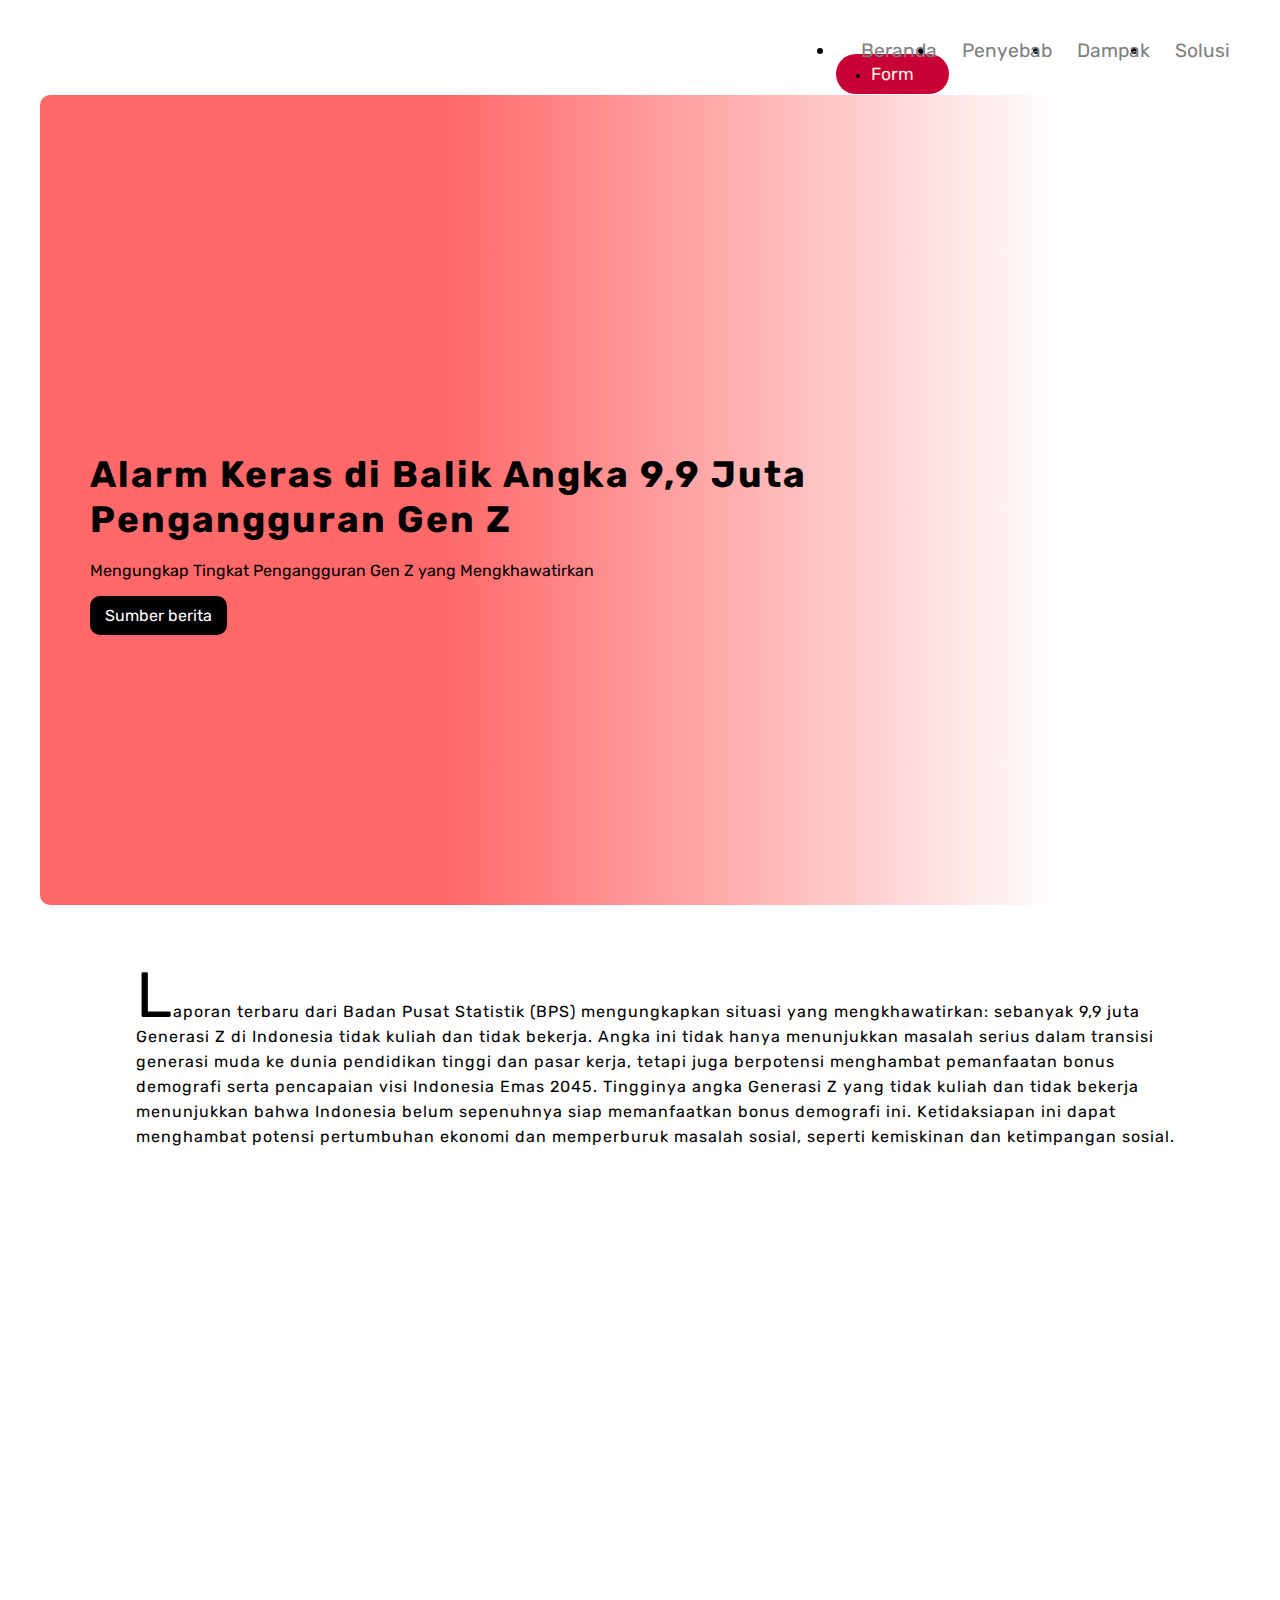
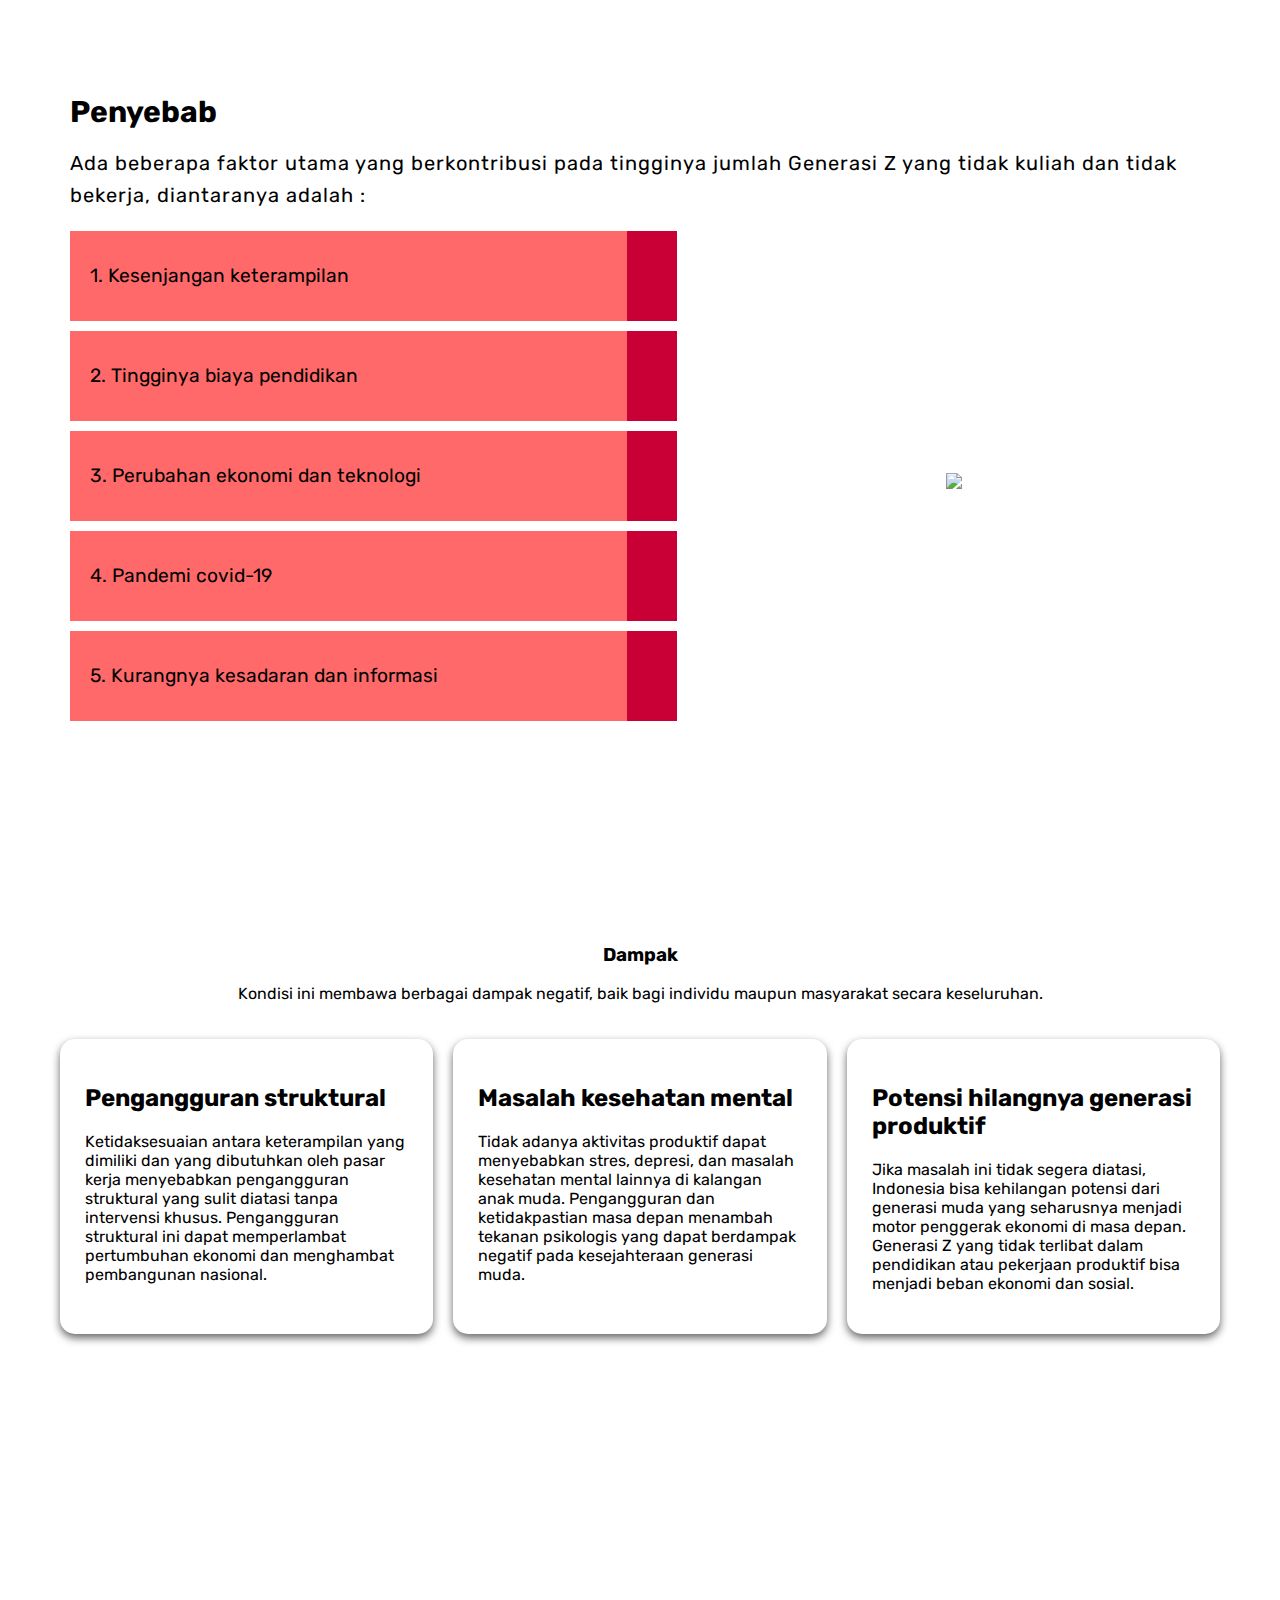
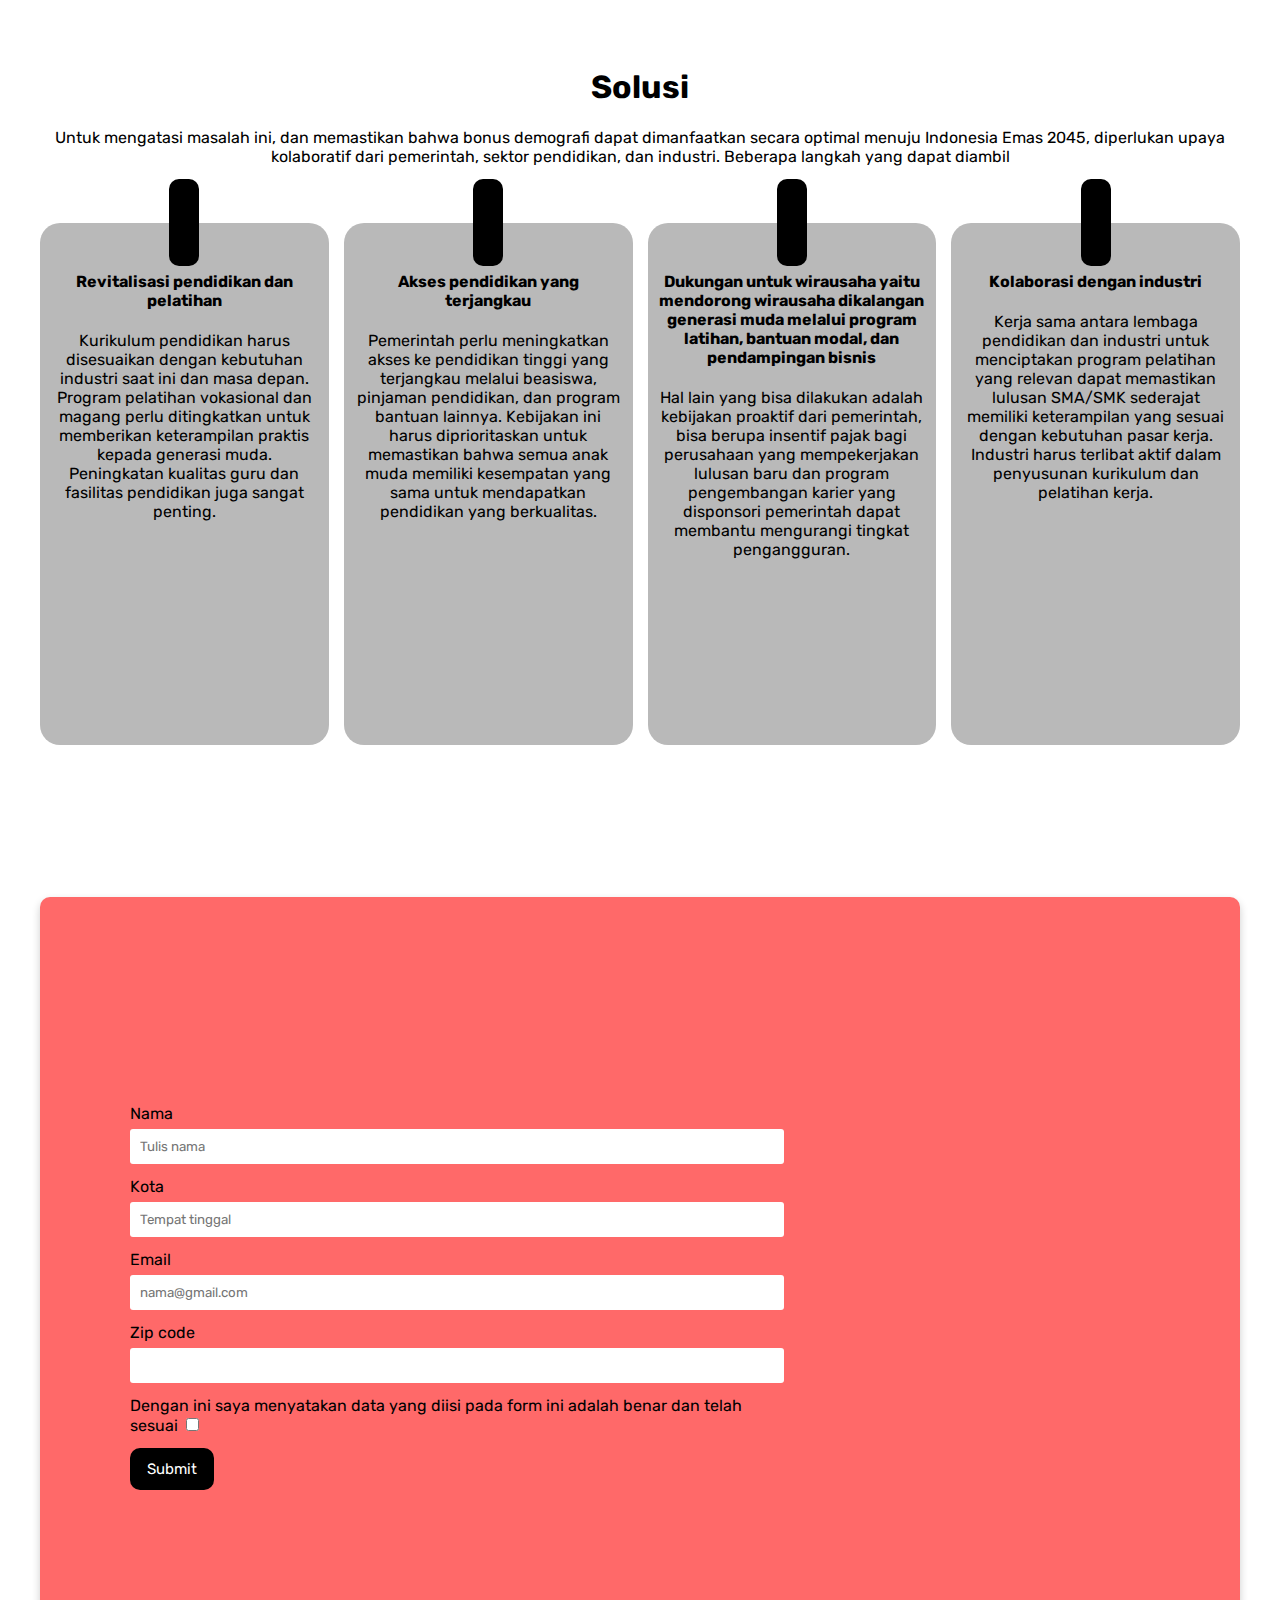
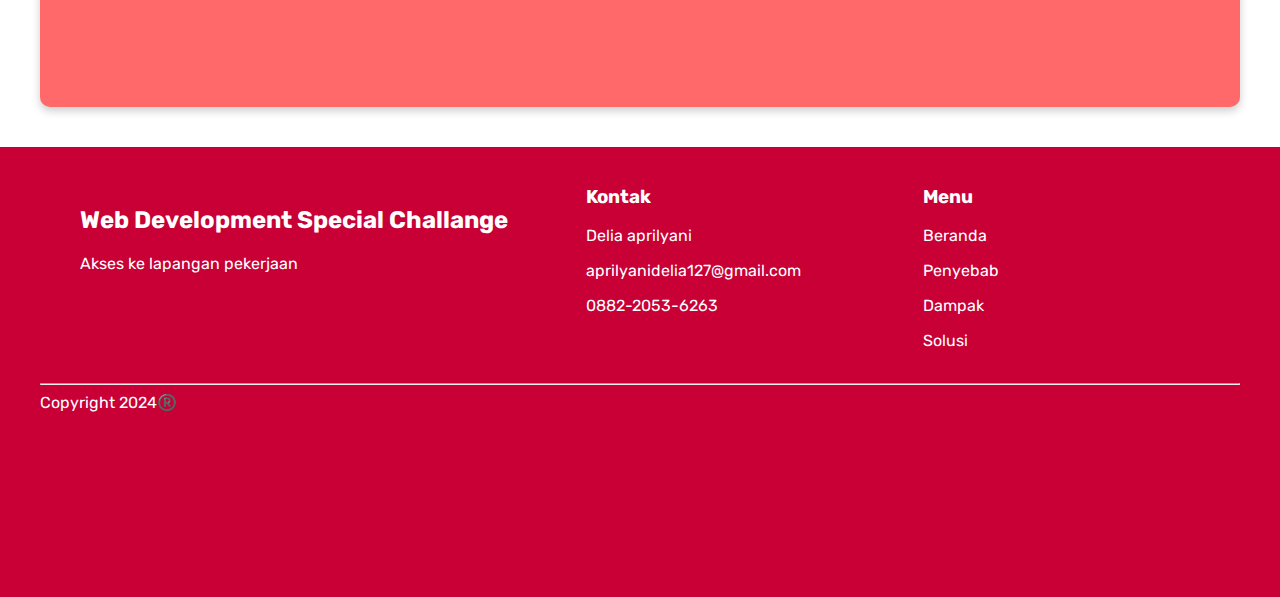
==== index.html @ 76b068d5 "first commit" ====
<!DOCTYPE html>
<html lang="en">

<head>
    <meta charset="UTF-8">
    <meta name="viewport" content="width=device-width, initial-scale=1.0">
    <title>Akses ke lapangan pekerjaan</title>
    <link rel="stylesheet" href="style.css">
    <link rel="preconnect" href="https://fonts.googleapis.com">
    <link rel="preconnect" href="https://fonts.gstatic.com" crossorigin>
    <link href="https://fonts.googleapis.com/css2?family=Rubik:ital,wght@0,300..900;1,300..900&display=swap"
        rel="stylesheet">
</head>

<body>
        <header>
            <nav>
                <a href="https://skilvul.com" id="link"><img src="https://i.ibb.co.com/yXQgqgm/logo.png" alt=""></a>
                <div class="navbar">
                    <ul>
                    <div class="nav-container">
                        <li><a href="#beranda" class="nav-link">Beranda</a></li>
                        <li><a href="#penyebab" class="nav-link">Penyebab</a></li>
                        <li><a href="#dampak" class="nav-link">Dampak</a></li>
                        <li><a href="#solusi" class="nav-link">Solusi</a></li>
                    </div>
                    <div class="ye">
                        <button>
                            <li><a href="#form">Form</a></li>
                        </button>
                    </div>
                </ul>
                </div>
            </nav>
        </header>

    <main id="beranda">
        <section>
            <div class="nw">
                <div class="text">
                    <h3>Alarm Keras di Balik Angka 9,9 Juta Pengangguran Gen Z</h3>
                    <p id="description">Mengungkap Tingkat Pengangguran Gen Z yang Mengkhawatirkan</p>
                    <a href="https://news.detik.com/kolom/d-7375234/alarm-keras-di-balik-angka-9-9-juta-pengangguran-gen-z">
                        <button class="src">Sumber berita</button>
                    </a>
                </div>
            </div>
        </section>
    </main>

    <article>
        <div class="art">
            <img src="https://i.ibb.co.com/6v7bjVC/pe.webp" alt="">
            <div class="paragraph">
                <span>Laporan terbaru dari Badan Pusat Statistik (BPS) mengungkapkan situasi yang mengkhawatirkan:
                    sebanyak 9,9 juta Generasi Z di Indonesia tidak kuliah dan tidak bekerja. Angka ini tidak hanya
                    menunjukkan masalah serius dalam transisi generasi muda ke dunia pendidikan tinggi dan pasar kerja,
                    tetapi juga berpotensi menghambat pemanfaatan bonus demografi serta pencapaian visi Indonesia Emas
                    2045. Tingginya angka Generasi Z yang tidak kuliah dan tidak bekerja menunjukkan bahwa Indonesia belum sepenuhnya siap memanfaatkan bonus demografi ini. Ketidaksiapan ini dapat menghambat potensi pertumbuhan ekonomi dan memperburuk masalah sosial, seperti kemiskinan dan ketimpangan sosial.</span>
            </div>
        </div>
    </article>

    <article id="penyebab">
        <div class="box">
            <div class="gtw">
                <h4>Penyebab</h4>
                <p>Ada beberapa faktor utama yang berkontribusi pada tingginya jumlah Generasi Z yang tidak kuliah dan tidak bekerja, diantaranya adalah :</p>
            </div>

                <div class="sisi">
                    <div class="col">
                        <div class="container">
                            <span>1. Kesenjangan keterampilan</span>
                            <button id="kesatu">
                                <i class="fa-solid fa-arrow-right"></i>
                            </button>
                        </div>
                        <div class="container">
                            <span>2. Tingginya biaya pendidikan</span>
                            <button id="kedua">
                                <i class="fa-solid fa-arrow-right"></i>
                            </button>
                        </div>
                        <div class="container">
                            <span>3. Perubahan ekonomi dan teknologi</span>
                            <button id="ketiga">
                                <i class="fa-solid fa-arrow-right"></i>
                            </button>
                        </div>
                        <div class="container">
                            <span>4. Pandemi covid-19</span>
                            <button id="keempat">
                                <i class="fa-solid fa-arrow-right"></i>
                            </button>
                        </div>
                        <div class="container">
                            <span>5. Kurangnya kesadaran dan informasi</span>
                            <button id="kelima">
                                <i class="fa-solid fa-arrow-right"></i>
                            </button>
                        </div>
                    </div>

                    <div class="image">
                        <img src="https://i.ibb.co.com/jGHDgjr/jobs.png" id="gambar">
                        <div class="isi">
                            <div id="myDiv1" style="display: none;">
                                <div class="tes">
                                    <img src="https://i.ibb.co.com/5jrYGf4/intervie.png" alt="">
                                    <p>Pendidikan SMA/SMK sederajat seringkali tidak cukup mempersiapkan lulusan untuk dunia kerja. Banyak lulusan yang belum memiliki keterampilan praktis yang dibutuhkan oleh industri. Kurikulum yang terlalu fokus pada teori tanpa memberikan keterampilan praktis yang relevan menyebabkan ketidaksiapan lulusan dalam menghadapi dunia kerja.</p>
                                </div>
                            </div>
                            <div id="myDiv2" style="display: none;">
                                <div class="tes">
                                    <img src="https://i.ibb.co.com/hRQT4dW/Education.png" alt="">
                                <p>Tingginya biaya pendidikan, terutama perguruan tinggi, menjadi hambatan bagi banyak generasi muda untuk melanjutkan pendidikan. Beasiswa dan program bantuan pendidikan masih belum mencukupi untuk menjangkau semua yang membutuhkan. Keterbatasan akses ke pendidikan yang terjangkau memperbesar kesenjangan sosial dan ekonomi.</p>
                                </div>
                            </div>
                            <div id="myDiv3" style="display: none;">
                                <div class="tes">
                                    <img src="https://i.ibb.co.com/x7WMQnk/manage.png" alt="">
                                    <p>Ekonomi yang semakin digital menuntut keterampilan baru yang belum sepenuhnya terintegrasi dalam kurikulum pendidikan. Perubahan ini menyebabkan ketidaksesuaian antara keterampilan yang dimiliki lulusan dan kebutuhan pasar kerja. Industri membutuhkan tenaga kerja yang melek teknologi dan adaptif terhadap perubahan, namun sistem pendidikan belum mampu memenuhi tuntutan ini.</p>
                                </div>
                            </div>
                            <div id="myDiv4" style="display: none;">
                                <div class="tes">
                                    <img src="https://i.ibb.co.com/S7hs0wr/pandemi.png" alt="">
                                    <p>Pandemi telah memperburuk situasi dengan mengurangi kesempatan kerja dan membuat banyak perusahaan melakukan pembekuan perekrutan atau bahkan mem-PHK karyawan. Pandemi juga mengakibatkan banyak anak muda menunda atau menghentikan pendidikan mereka karena masalah ekonomi dan kesehatan.</p>
                                </div>
                            </div>
                            <div id="myDiv5" style="display: none;">
                                <div class="tes">
                                    <img src="https://i.ibb.co.com/XtMwtYg/Notify-amico.png" alt="">
                                    <p>Kurangnya informasi tentang peluang pendidikan dan kerja juga menjadi penghambat. Banyak generasi muda yang tidak tahu bagaimana mengakses pendidikan yang terjangkau atau peluang kerja yang sesuai dengan minat dan keterampilan mereka. Keterbatasan akses informasi ini menghalangi mereka untuk mengambil langkah yang tepat dalam karier dan pendidikan.</p>
                                </div>
                            </div>
                        </div>
                    </div>
                </div>
        </div>
    </article>

    <article id="dampak">
        <div class="judul">
            <div>
                <h3>Dampak</h3>
                <p>Kondisi ini membawa berbagai dampak negatif, baik bagi individu maupun masyarakat secara keseluruhan.</p>
            </div>
        </div>

        <div class="kartu">
            <div class="card">
                <div class="slice">
                    <h2>Pengangguran struktural</h2> 
                    <p>Ketidaksesuaian antara keterampilan yang dimiliki dan yang dibutuhkan oleh pasar kerja menyebabkan pengangguran struktural yang sulit diatasi tanpa intervensi khusus. Pengangguran struktural ini dapat memperlambat pertumbuhan ekonomi dan menghambat pembangunan nasional.</p> 
                </div>
            </div>
            <div class="card">
                <div class="slice">
                    <h2>Masalah kesehatan mental</h2> 
                    <p>Tidak adanya aktivitas produktif dapat menyebabkan stres, depresi, dan masalah kesehatan mental lainnya di kalangan anak muda. Pengangguran dan ketidakpastian masa depan menambah tekanan psikologis yang dapat berdampak negatif pada kesejahteraan generasi muda.</p> 
                </div>
            </div>
            <div class="card">
                <div class="slice">
                    <h2>Potensi hilangnya generasi produktif</h2> 
                    <p>Jika masalah ini tidak segera diatasi, Indonesia bisa kehilangan potensi dari generasi muda yang seharusnya menjadi motor penggerak ekonomi di masa depan. Generasi Z yang tidak terlibat dalam pendidikan atau pekerjaan produktif bisa menjadi beban ekonomi dan sosial.</p> 
                </div>
            </div>
        </div>
    </article>

    <article class="sub" id="solusi">
        <div class="judul">
            <div>
                <h1>Solusi</h1>
                <p>Untuk mengatasi masalah ini, dan memastikan bahwa bonus demografi dapat dimanfaatkan secara optimal menuju Indonesia Emas 2045, diperlukan upaya kolaboratif dari pemerintah, sektor pendidikan, dan industri. Beberapa langkah yang dapat diambil</p>
            </div>
        </div>
        <div class="layout">
                <div class="kotak">
                    <div class="baru">
                        <i class="fa-solid fa-person-chalkboard"></i>
                        <h4>Revitalisasi pendidikan dan pelatihan</h4>
                        <p id="pe">Kurikulum pendidikan harus disesuaikan dengan kebutuhan industri saat ini dan masa depan. Program pelatihan vokasional dan magang perlu ditingkatkan untuk memberikan keterampilan praktis kepada generasi muda. Peningkatan kualitas guru dan fasilitas pendidikan juga sangat penting.</p>
                    </div>
                </div>
                <div class="kotak">
                    <div class="baru">
                        <i class="fa-solid fa-school"></i>
                        <h4>Akses pendidikan yang terjangkau</h4>
                        <p id="pa">Pemerintah perlu meningkatkan akses ke pendidikan tinggi yang terjangkau melalui beasiswa, pinjaman pendidikan, dan program bantuan lainnya. Kebijakan ini harus diprioritaskan untuk memastikan bahwa semua anak muda memiliki kesempatan yang sama untuk mendapatkan pendidikan yang berkualitas.</p>
                    </div>
                </div>
                <div class="kotak">
                    <div class="baru">
                        <i class="fa-solid fa-store"></i>
                        <h4>Dukungan untuk wirausaha yaitu mendorong wirausaha dikalangan generasi muda melalui program latihan, bantuan modal, dan pendampingan bisnis</h4>
                        <p id="pc">Hal lain yang bisa dilakukan adalah kebijakan proaktif dari pemerintah, bisa berupa insentif pajak bagi perusahaan yang mempekerjakan lulusan baru dan program pengembangan karier yang disponsori pemerintah dapat membantu mengurangi tingkat pengangguran.</p>
                    </div>
                </div>
                <div class="kotak">
                    <div class="baru">
                        <i class="fa-solid fa-industry"></i>
                        <h4>Kolaborasi dengan industri</h4>
                        <p id="pd">Kerja sama antara lembaga pendidikan dan industri untuk menciptakan program pelatihan yang relevan dapat memastikan lulusan SMA/SMK sederajat memiliki keterampilan yang sesuai dengan kebutuhan pasar kerja. Industri harus terlibat aktif dalam penyusunan kurikulum dan pelatihan kerja.</p>
                    </div>
                </div>
        </div>
    </article>


    <article class="form" id="form">
        <form>
                <label for="name">Nama</label><br>
                <input id="name" type="text" name="name" placeholder="Tulis nama">

                <label for="city">Kota</label><br>
                <input id="city" type="text" name="city" placeholder="Tempat tinggal">

                <label for="email">Email</label><br>
                <input id="email" type="email" name="email" placeholder="nama@gmail.com">

                <label for="zip-code">Zip code</label><br>
                <input id="zip-code" type="number" name="zipCode">

                <label for="status" id="check">Dengan ini saya menyatakan data yang diisi pada form ini adalah benar dan telah sesuai</label>
                <input id="status" type="checkbox"><br>

            <button id="submit-form" type="submit">Submit</button>
            <div id="warning"></div>
        </form>
    <img src="https://i.ibb.co/sgF4tfP/kerj.png" alt="">



</article>

    <footer>
        <div class="end">
            <div class="akhir">
                <img src="https://i.ibb.co.com/yXQgqgm/logo.png" alt="">
                <h2>Web Development Special Challange</h2>
                <p>Akses ke lapangan pekerjaan</p>
            </div>
            <div class="akhir">
                <h3>Kontak</h3>
                <p>Delia aprilyani</p>
                <p>aprilyanidelia127@gmail.com</p>
                <p>0882-2053-6263</p>
            </div>
            <div class="akhir">
                <h3>Menu</h3>
                <p><a href="#beranda">Beranda</a></p>
                <p><a href="#penyebab">Penyebab</a></p>
                <p><a href="#dampak">Dampak</a></p>
                <p><a href="#solusi">Solusi</a></p>
            </div>
        </div>
        <div class="wel">
            <hr>
            <div class="sosmed">
                <span>Copyright 2024®️</span>
                <div>
                    <i class="fa-brands fa-instagram"></i>
                    <i class="fa-brands fa-linkedin"></i>
                </div>

            </div>
        </div>
    </footer>

    <script src="https://ajax.googleapis.com/ajax/libs/jquery/3.7.1/jquery.min.js"></script>
    <script src="script.js"></script>
    <script src="https://kit.fontawesome.com/e7289d7ffd.js" crossorigin="anonymous"></script>
</body>

</html>
---- style.css ----
:root{
    --main-color:#FFF5E1;
    --sect-color:#FF6969;
    --art-color:#C80036;
    --foot-color:#0C1844;
}
*{
    font-family: "Rubik", sans-serif;
}

html{
    scroll-behavior: smooth;
}

body{
    margin: 0;
    padding: 0;
}

header{
    background-color: rgb(255, 255, 255);
    height: 10vh;
    position: sticky;
    top: 0;
}

nav{
    display: flex;
    justify-content: space-between;
    padding: 20px 50px;
    font-size: 1.2rem;
}

nav img{
    max-width: 100px;
    height: auto;
}

.nav-link{
    margin-left: 25px;
    text-decoration: none;
    color: gray;
    transition:all 0.4s;
    position: relative;
    white-space: nowrap;
}

.nav-link:hover{
    color: black;
}

.nav-link::after{
    content: '';
    height: 2px;
    width: 100%;
    background-color: black;
    position: absolute;
    bottom: 0;
    opacity: 0;
    left: 0;
    transition: all 0.2s;
    pointer-events: none;
}

.nav-link:hover::after{
    opacity: 1;
}

.nav-container {
    display: flex;
    justify-content: center;
    flex-wrap: wrap;
}

.ye button{
    padding: 10px 35px;
    margin-top: -10%;
    border: 0;
    border-radius: 50px;
    background-color: var(--art-color);
}

.ye a{
    text-decoration: none;
    font-size: 1.1rem;
    color: var(--main-color);
}

.ye button:active{
    background-color: var(--sect-color);
}

.src{
    padding: 10px 15px;
    font-size: 1rem;
    border-radius: 10px;
    border: 1px;
    background-color: black;
    color: white;
    cursor: pointer;
}

main{
    margin: 40px;
    margin-top: 5px;
    border-radius: 10px;
    height: 90vh;
    background-image: url(https://i.ibb.co.com/BLHt934/pengangguran.jpg);
    background-size: cover;
    background-position: center;
}

section{
    background: rgb(235,232,231);
    background: linear-gradient(90deg, var(--sect-color) 40%, rgba(254,254,254,0) 100%);
    border-radius: 10px;
    width: 85%;
    height: 90vh;
}

section .nw{
    height: 90vh;
    display: flex;
    align-items: center;
    padding: 25px 50px;
}

.text h3{
    font-size: 2.3rem;
    letter-spacing: 2px;
    line-height: 45px;
}

.text p{
    margin-top: -2%;
}

.text button:active{
    background-color: rgb(211, 211, 211);
    color: black;
}

article{
    min-height: 90vh;
    margin: 40px;
}

.art{
    padding: 40px;
    display: flex;
    gap: 5%;
}

.art img{
    border-radius: 20px;
}

.art .paragraph{
    display: flex;
    align-items: center;
    line-height: 25px;
    letter-spacing: 1px;
}

.paragraph span:first-letter{
    font-size: 4rem;
}

.paragraph span::first-line{
    line-height: 20px;
}

.box {
    margin-top: -10%;
    padding: 30px;
}

.gtw h4{
    font-size: 30px;
    margin-top: -1%;
}

.gtw p{
    font-size: 20px;
    margin-top: -2%;
    letter-spacing: 1px;
    line-height: 32px;
}

.container {
    min-height: 10vh;
    background-color: var(--sect-color);
    width: 100%;
    margin-bottom: 10px;
}

.sisi {
    display: flex;
    align-items: center;
    gap: 20px;
}

.sisi .col {
    flex: 1;
}

.sisi .image {
    flex-shrink: 0;
    width: 45%;
    display: flex;
    justify-content: center;
}

.sisi .image img {
    max-width: 70%;
    height: auto;
}

.sisi span{
    display: flex;
    align-items: center;
    min-height: 10vh;
    padding-left: 20px;
    font-size: 1.2rem;
}

.container{
    display: flex;
    justify-content: space-between;
}

.container button{
    cursor: pointer;
    padding: 15px 25px;
    border: 0;
    transition: 0.5s;
    background-color: var(--art-color);
}

.container button:hover{
    padding: 20px 40px;
}

.container button:active{
    background-color: var(--sect-color);
}

.isi img{
    width: 200%;
}

.judul{
    display: flex;
    justify-content: center;
    text-align: center;
}

.kartu{
    display: grid;
    grid-template-columns: 1fr 1fr 1fr;
    gap: 20px;
    margin: 20px;
}

.card {
    box-sizing: border-box;
    box-shadow: 0 4px 8px 0 rgba(0,0,0,0.6);
    transition: 0.3s;
    width: 100%;
    border-radius: 15px;
    background-color: rgb(255, 255, 255);
}
  
  .card:hover {
    box-shadow: 0 8px 16px 0 rgba(0,0,0,0.4);
    background-color: var(--art-color);
    color: white;
  }
  
  .slice {
    padding: 25px;
  }

.sub{
    margin-top: -10%;
}

.layout{
    margin-top: 1%;
    display: grid;
    grid-template-columns: 1fr 1fr 1fr 1fr;
    gap: 15px;
}

.kotak{
    background-color: rgb(185, 185, 185);
    height: 58vh;
    width: 100%;
    text-align: center;
    border-radius: 20px;
    display: flex;
    justify-content: center;
    transition: 0.5s;
    margin-top: 10%;
}

.kotak:hover{
    box-shadow: 0 4px 8px 0 rgba(0,0,0,0.5);
    background-color: var(--foot-color);
    color: white;
}

.baru{
    margin: 10px;
    margin-top: -10%;
}

.kotak i{
    font-size: 300%;
    background-color: black;
    padding: 15px;
    border-radius: 10px;
    color: white;
}

footer{
    background-color: var(--art-color);
    min-height: 50vh;
    width: 100%;
    color: white;
}

.akhir img{
    width: 30%;
}

.end{
    padding: 20px;
    padding-left: 80px;
    display: grid;
    grid-template-columns: 1.5fr 1fr 1fr;
}

.wel{
    padding: 40px;
    margin-top: -4%;
}

.sosmed{
    display: flex;
    justify-content: space-between;
}

.sosmed i{
    font-size: 2.2rem;
    margin-left: 20px;
}

.tes{
    display: flex;
    flex-direction: column;
    align-items: center;
}

.tes p{
    text-align: center;
}

.tes img{
    width: 50%;
    display: block;
}

.form{
    background-color: var(--sect-color);
    box-shadow: 0 4px 8px 0 rgba(0,0,0,0.2);
    border-radius: 10px;
    display: flex;
    align-items: center;
    gap: 10px;
}

.form form{
    padding: 40px;
    margin-left: 50px;
}

.form img{
    width: 50%;
}

.form input[type="text"],[type="email"],[type="number"]{
    width: 100%;
    border: 1;
    margin-top: 1%;
    margin-bottom: 2%;
    padding: 10px;
    border-radius: 3px;
    border: 0;
    outline: none;
}

.form input:focus{
    background-color: #BBE2EC;
    outline: 2px solid #40A2E3;
}

.form button{
    padding: 12px 17px;
    margin-top: 2%;
    background-color: black;
    color: white;
    border: 0;
    border-radius: 10px;
    font-size: 15px;
}

.form button:hover{
    background-color: white;
    color: black;
    transition: 0.4s;
}

.form button:active{
    background-color: rgb(194, 194, 194);
}

#warning{
    font-size: 1.7rem;
    margin-bottom: 10px;
    color: rgb(0, 0, 0);
    font-weight: bold;
}

.akhir a{
    text-decoration: none;
    color: white;
}
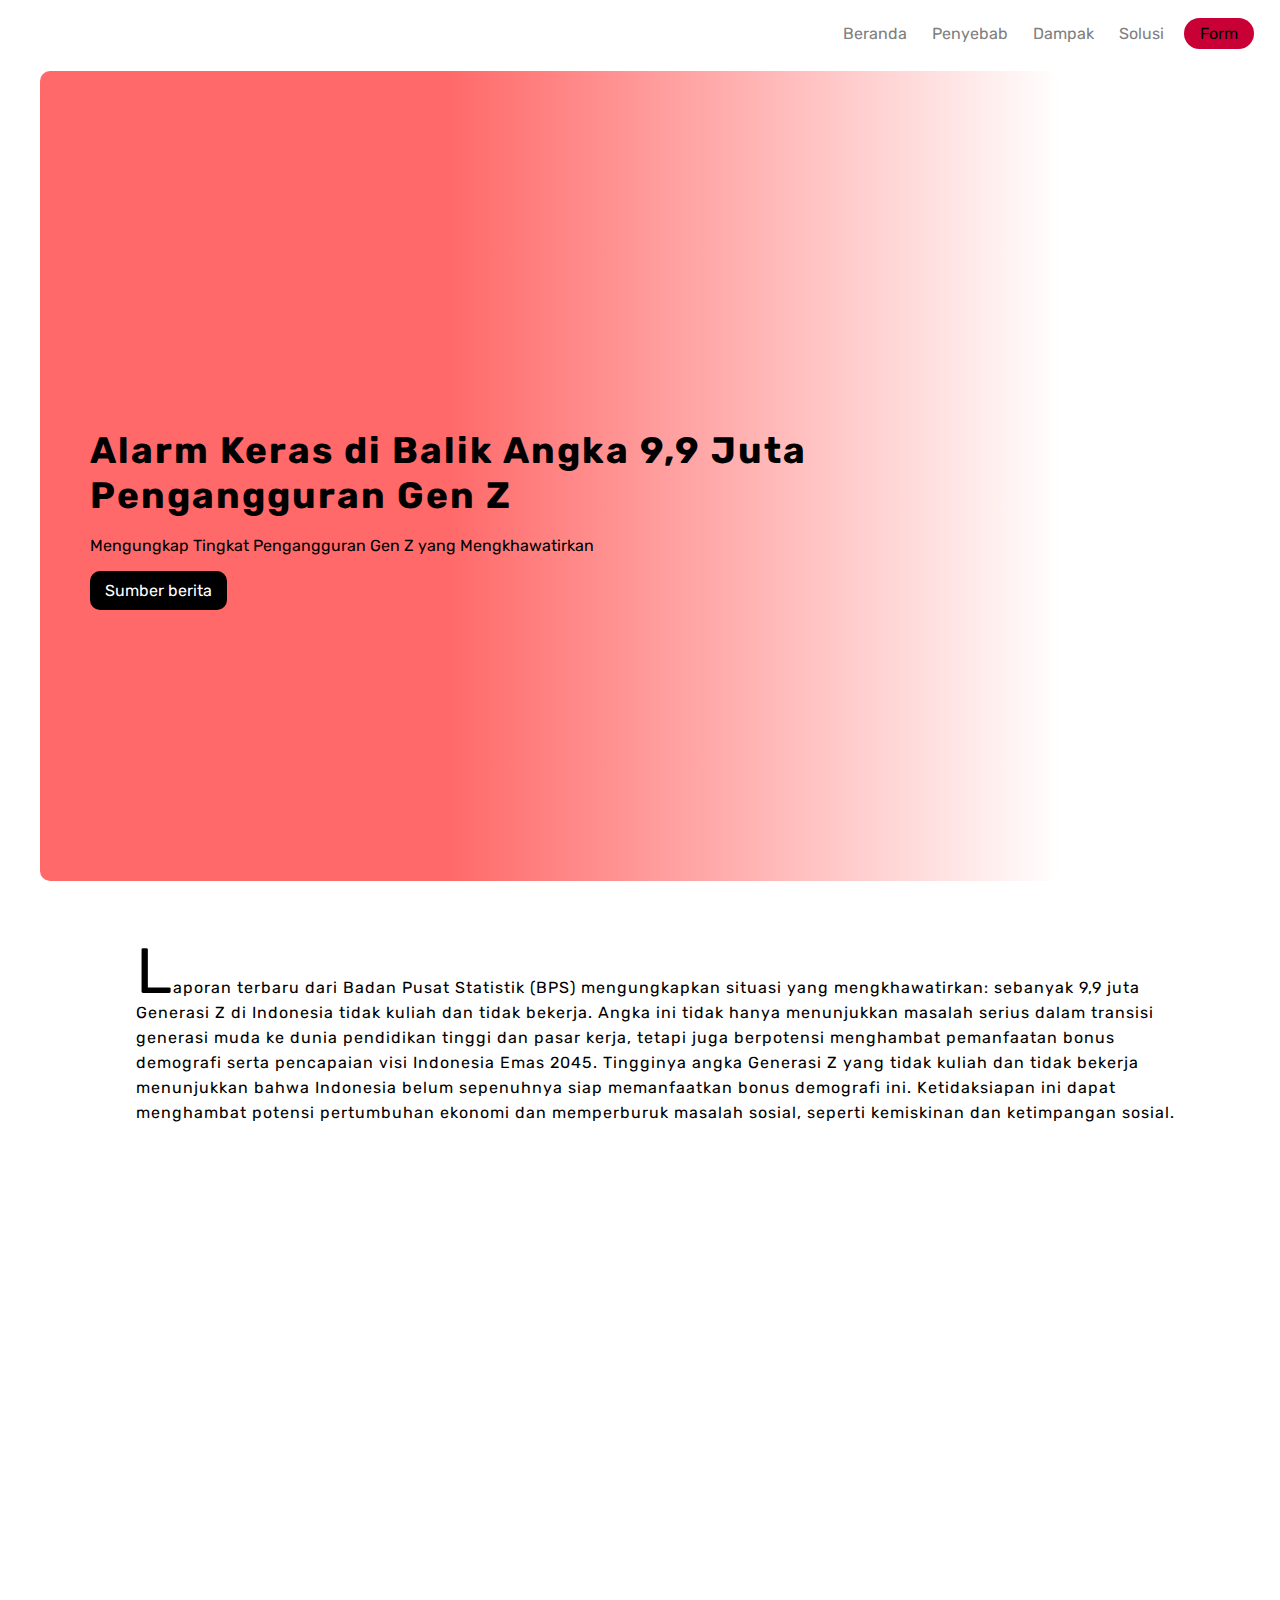
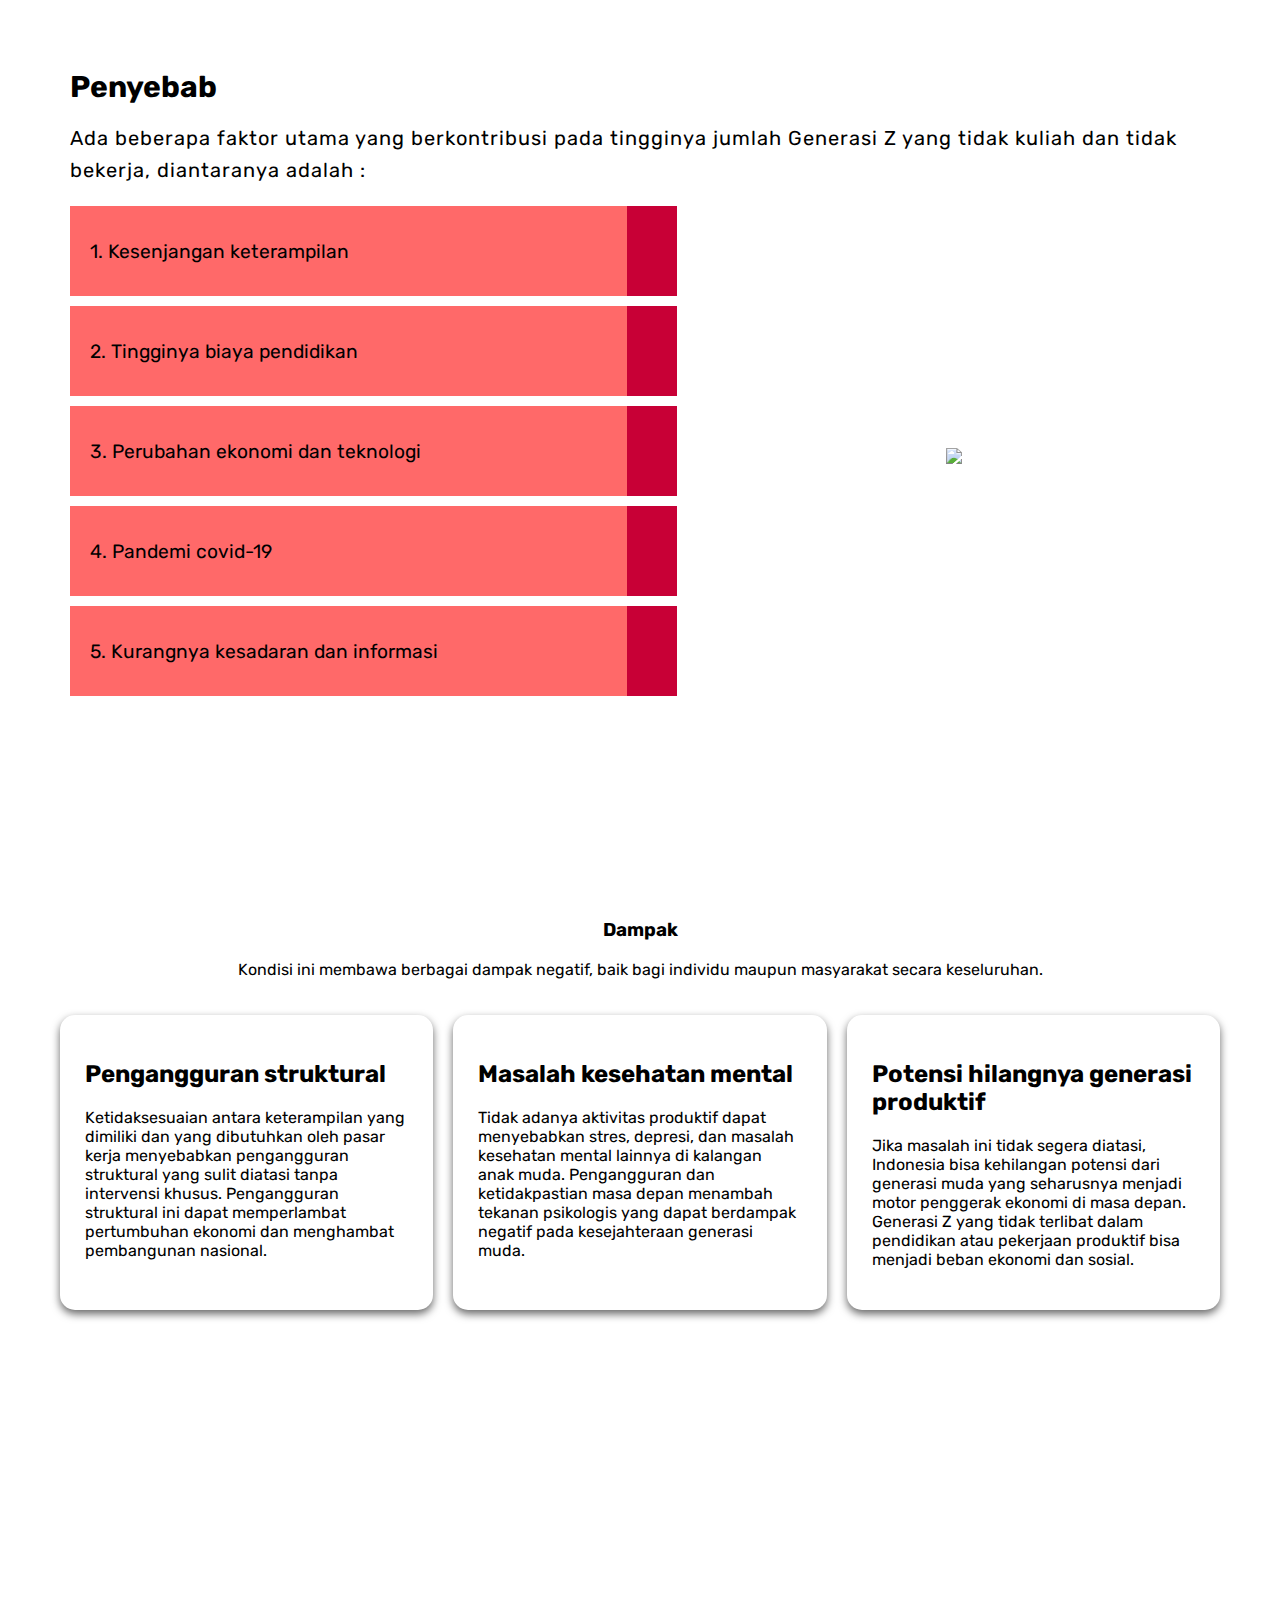
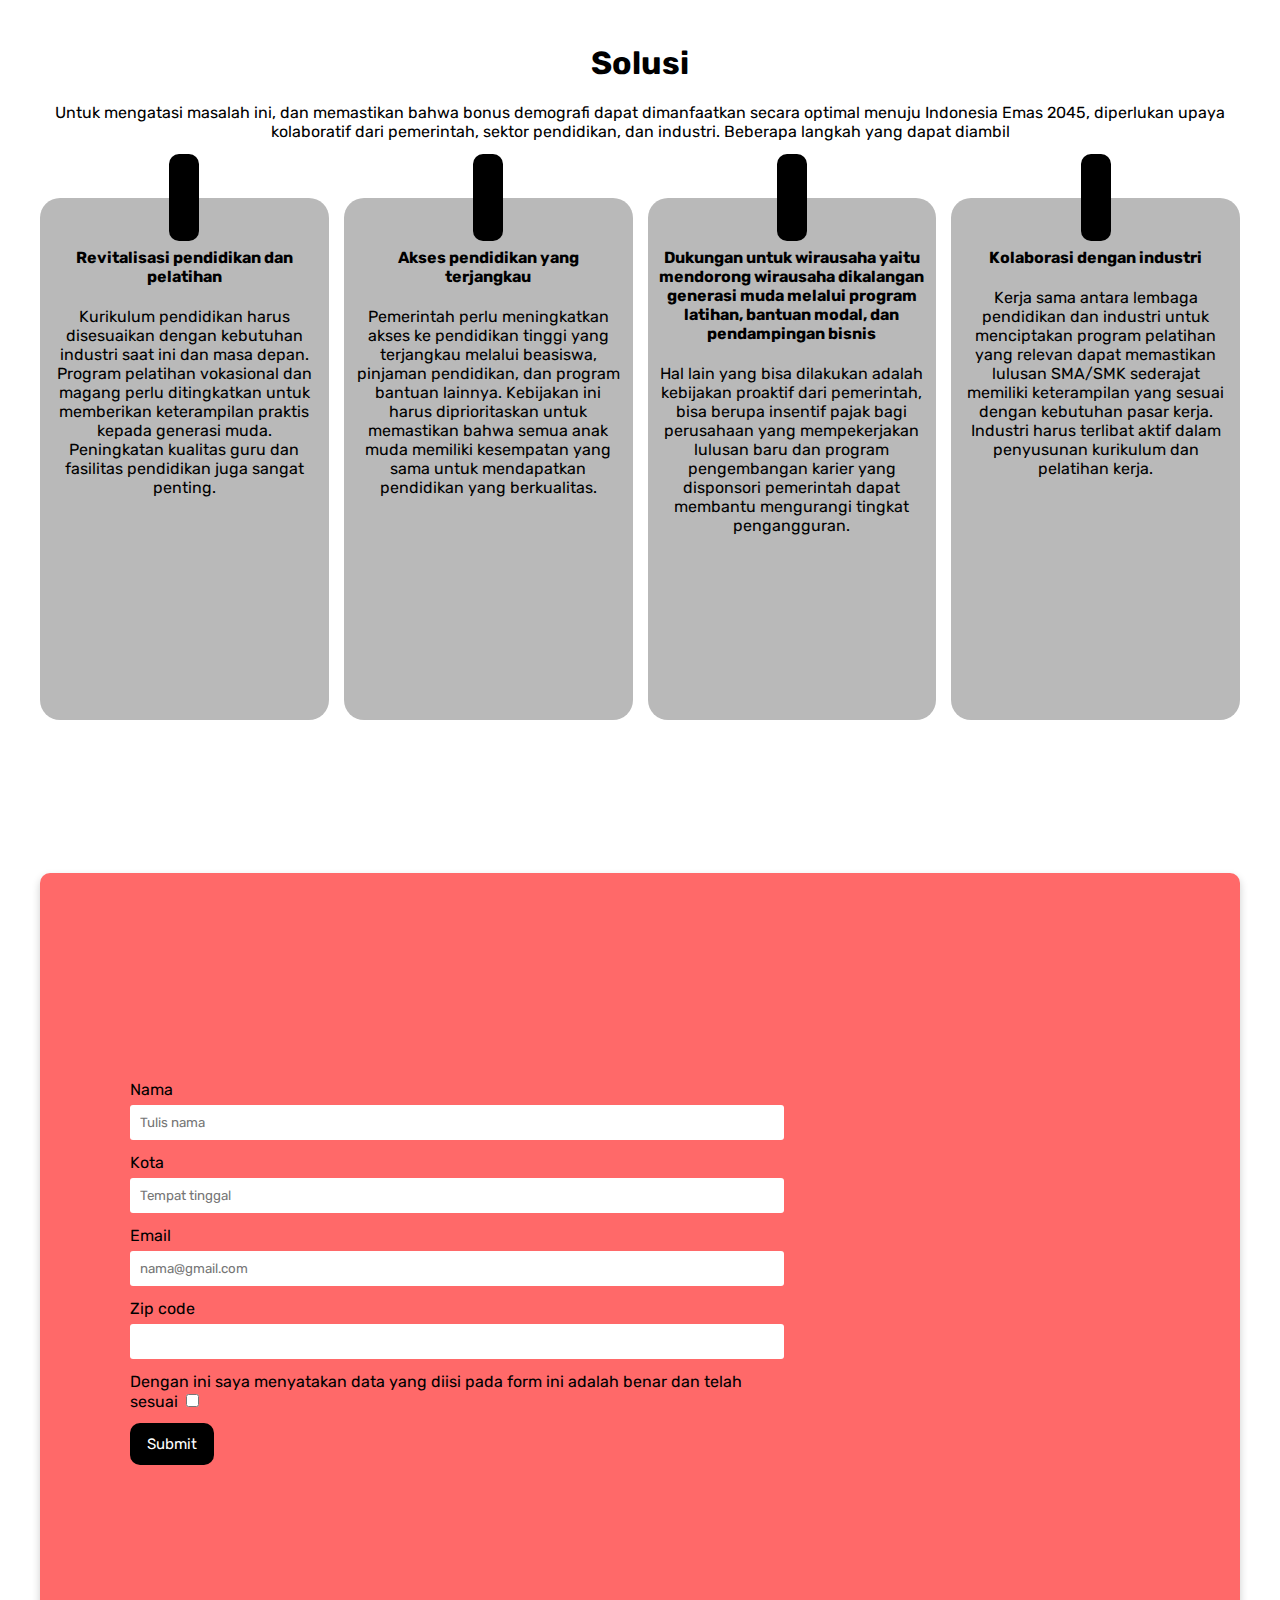
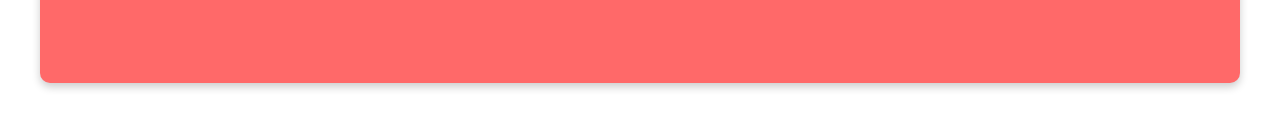
==== commit 43fcac56: "responsive navbar" ====
--- a/index.html
+++ b/index.html
@@ -1,279 +1,414 @@
 <!DOCTYPE html>
 <html lang="en">
-
-<head>
-    <meta charset="UTF-8">
-    <meta name="viewport" content="width=device-width, initial-scale=1.0">
+  <head>
+    <meta charset="UTF-8" />
+    <meta name="viewport" content="width=device-width, initial-scale=1.0" />
     <title>Akses ke lapangan pekerjaan</title>
-    <link rel="stylesheet" href="style.css">
-    <link rel="preconnect" href="https://fonts.googleapis.com">
-    <link rel="preconnect" href="https://fonts.gstatic.com" crossorigin>
-    <link href="https://fonts.googleapis.com/css2?family=Rubik:ital,wght@0,300..900;1,300..900&display=swap"
-        rel="stylesheet">
-</head>
-
-<body>
-        <header>
-            <nav>
-                <a href="https://skilvul.com" id="link"><img src="https://i.ibb.co.com/yXQgqgm/logo.png" alt=""></a>
-                <div class="navbar">
-                    <ul>
-                    <div class="nav-container">
-                        <li><a href="#beranda" class="nav-link">Beranda</a></li>
-                        <li><a href="#penyebab" class="nav-link">Penyebab</a></li>
-                        <li><a href="#dampak" class="nav-link">Dampak</a></li>
-                        <li><a href="#solusi" class="nav-link">Solusi</a></li>
-                    </div>
-                    <div class="ye">
-                        <button>
-                            <li><a href="#form">Form</a></li>
-                        </button>
-                    </div>
-                </ul>
+    <link rel="stylesheet" href="style.css" />
+    <link rel="preconnect" href="https://fonts.googleapis.com" />
+    <link rel="preconnect" href="https://fonts.gstatic.com" crossorigin />
+    <link
+      href="https://fonts.googleapis.com/css2?family=Rubik:ital,wght@0,300..900;1,300..900&display=swap"
+      rel="stylesheet"
+    />
+    <script src="https://kit.fontawesome.com/07d74fac69.js" crossorigin="anonymous"></script>
+  </head>
+
+  <body>
+    <header class="header-nav">
+      <nav style="font-size: 1rem;">
+        <a href="https://skilvul.com" id="link"
+          ><img src="https://i.ibb.co.com/yXQgqgm/logo.png" alt=""
+        /></a>
+        <div class="hidden">
+          <a href="#">
+            <button style="font-size: 1rem; background: transparent; border: none ; " onclick="togglenav()"><i style="font-size: 1rem;" class="fa-solid fa-bars"></i></button>
+          </a>
+        </div>
+        <div
+          class="navbar"
+          style="display: inline-flex; align-items: center; gap: 20px"
+        >
+          <ul class="nav-container" >
+            <li><a href="#beranda" class="nav-link">Beranda</a></li>
+            <li><a href="#penyebab" class="nav-link">Penyebab</a></li>
+            <li><a href="#dampak" class="nav-link">Dampak</a></li>
+            <li><a href="#solusi" class="nav-link">Solusi</a></li>
+          </ul>
+          <div class="ye">
+            <a href="#form">
+              <button style="font-size: 1rem;">Form</button>
+            </a>
+          </div>
+        </div>
+       
+      </nav>
+    </header>
+
+    <main id="beranda">
+      <section>
+        <div class="nw">
+          <div class="text">
+            <h3>Alarm Keras di Balik Angka 9,9 Juta Pengangguran Gen Z</h3>
+            <p id="description">
+              Mengungkap Tingkat Pengangguran Gen Z yang Mengkhawatirkan
+            </p>
+            <a
+              href="https://news.detik.com/kolom/d-7375234/alarm-keras-di-balik-angka-9-9-juta-pengangguran-gen-z"
+            >
+              <button class="src">Sumber berita</button>
+            </a>
+          </div>
+        </div>
+      </section>
+    </main>
+
+    <article>
+      <div class="art">
+        <img src="https://i.ibb.co.com/6v7bjVC/pe.webp" alt="" />
+        <div class="paragraph">
+          <span
+            >Laporan terbaru dari Badan Pusat Statistik (BPS) mengungkapkan
+            situasi yang mengkhawatirkan: sebanyak 9,9 juta Generasi Z di
+            Indonesia tidak kuliah dan tidak bekerja. Angka ini tidak hanya
+            menunjukkan masalah serius dalam transisi generasi muda ke dunia
+            pendidikan tinggi dan pasar kerja, tetapi juga berpotensi menghambat
+            pemanfaatan bonus demografi serta pencapaian visi Indonesia Emas
+            2045. Tingginya angka Generasi Z yang tidak kuliah dan tidak bekerja
+            menunjukkan bahwa Indonesia belum sepenuhnya siap memanfaatkan bonus
+            demografi ini. Ketidaksiapan ini dapat menghambat potensi
+            pertumbuhan ekonomi dan memperburuk masalah sosial, seperti
+            kemiskinan dan ketimpangan sosial.</span
+          >
+        </div>
+      </div>
+    </article>
+
+    <article id="penyebab">
+      <div class="box">
+        <div class="gtw">
+          <h4>Penyebab</h4>
+          <p>
+            Ada beberapa faktor utama yang berkontribusi pada tingginya jumlah
+            Generasi Z yang tidak kuliah dan tidak bekerja, diantaranya adalah :
+          </p>
+        </div>
+
+        <div class="sisi">
+          <div class="col">
+            <div class="container">
+              <span>1. Kesenjangan keterampilan</span>
+              <button id="kesatu">
+                <i class="fa-solid fa-arrow-right"></i>
+              </button>
+            </div>
+            <div class="container">
+              <span>2. Tingginya biaya pendidikan</span>
+              <button id="kedua">
+                <i class="fa-solid fa-arrow-right"></i>
+              </button>
+            </div>
+            <div class="container">
+              <span>3. Perubahan ekonomi dan teknologi</span>
+              <button id="ketiga">
+                <i class="fa-solid fa-arrow-right"></i>
+              </button>
+            </div>
+            <div class="container">
+              <span>4. Pandemi covid-19</span>
+              <button id="keempat">
+                <i class="fa-solid fa-arrow-right"></i>
+              </button>
+            </div>
+            <div class="container">
+              <span>5. Kurangnya kesadaran dan informasi</span>
+              <button id="kelima">
+                <i class="fa-solid fa-arrow-right"></i>
+              </button>
+            </div>
+          </div>
+
+          <div class="image">
+            <img src="https://i.ibb.co.com/jGHDgjr/jobs.png" id="gambar" />
+            <div class="isi">
+              <div id="myDiv1" style="display: none">
+                <div class="tes">
+                  <img src="https://i.ibb.co.com/5jrYGf4/intervie.png" alt="" />
+                  <p>
+                    Pendidikan SMA/SMK sederajat seringkali tidak cukup
+                    mempersiapkan lulusan untuk dunia kerja. Banyak lulusan yang
+                    belum memiliki keterampilan praktis yang dibutuhkan oleh
+                    industri. Kurikulum yang terlalu fokus pada teori tanpa
+                    memberikan keterampilan praktis yang relevan menyebabkan
+                    ketidaksiapan lulusan dalam menghadapi dunia kerja.
+                  </p>
                 </div>
-            </nav>
-        </header>
-
-    <main id="beranda">
-        <section>
-            <div class="nw">
-                <div class="text">
-                    <h3>Alarm Keras di Balik Angka 9,9 Juta Pengangguran Gen Z</h3>
-                    <p id="description">Mengungkap Tingkat Pengangguran Gen Z yang Mengkhawatirkan</p>
-                    <a href="https://news.detik.com/kolom/d-7375234/alarm-keras-di-balik-angka-9-9-juta-pengangguran-gen-z">
-                        <button class="src">Sumber berita</button>
-                    </a>
+              </div>
+              <div id="myDiv2" style="display: none">
+                <div class="tes">
+                  <img
+                    src="https://i.ibb.co.com/hRQT4dW/Education.png"
+                    alt=""
+                  />
+                  <p>
+                    Tingginya biaya pendidikan, terutama perguruan tinggi,
+                    menjadi hambatan bagi banyak generasi muda untuk melanjutkan
+                    pendidikan. Beasiswa dan program bantuan pendidikan masih
+                    belum mencukupi untuk menjangkau semua yang membutuhkan.
+                    Keterbatasan akses ke pendidikan yang terjangkau memperbesar
+                    kesenjangan sosial dan ekonomi.
+                  </p>
                 </div>
-            </div>
-        </section>
-    </main>
-
-    <article>
-        <div class="art">
-            <img src="https://i.ibb.co.com/6v7bjVC/pe.webp" alt="">
-            <div class="paragraph">
-                <span>Laporan terbaru dari Badan Pusat Statistik (BPS) mengungkapkan situasi yang mengkhawatirkan:
-                    sebanyak 9,9 juta Generasi Z di Indonesia tidak kuliah dan tidak bekerja. Angka ini tidak hanya
-                    menunjukkan masalah serius dalam transisi generasi muda ke dunia pendidikan tinggi dan pasar kerja,
-                    tetapi juga berpotensi menghambat pemanfaatan bonus demografi serta pencapaian visi Indonesia Emas
-                    2045. Tingginya angka Generasi Z yang tidak kuliah dan tidak bekerja menunjukkan bahwa Indonesia belum sepenuhnya siap memanfaatkan bonus demografi ini. Ketidaksiapan ini dapat menghambat potensi pertumbuhan ekonomi dan memperburuk masalah sosial, seperti kemiskinan dan ketimpangan sosial.</span>
-            </div>
-        </div>
+              </div>
+              <div id="myDiv3" style="display: none">
+                <div class="tes">
+                  <img src="https://i.ibb.co.com/x7WMQnk/manage.png" alt="" />
+                  <p>
+                    Ekonomi yang semakin digital menuntut keterampilan baru yang
+                    belum sepenuhnya terintegrasi dalam kurikulum pendidikan.
+                    Perubahan ini menyebabkan ketidaksesuaian antara
+                    keterampilan yang dimiliki lulusan dan kebutuhan pasar
+                    kerja. Industri membutuhkan tenaga kerja yang melek
+                    teknologi dan adaptif terhadap perubahan, namun sistem
+                    pendidikan belum mampu memenuhi tuntutan ini.
+                  </p>
+                </div>
+              </div>
+              <div id="myDiv4" style="display: none">
+                <div class="tes">
+                  <img src="https://i.ibb.co.com/S7hs0wr/pandemi.png" alt="" />
+                  <p>
+                    Pandemi telah memperburuk situasi dengan mengurangi
+                    kesempatan kerja dan membuat banyak perusahaan melakukan
+                    pembekuan perekrutan atau bahkan mem-PHK karyawan. Pandemi
+                    juga mengakibatkan banyak anak muda menunda atau
+                    menghentikan pendidikan mereka karena masalah ekonomi dan
+                    kesehatan.
+                  </p>
+                </div>
+              </div>
+              <div id="myDiv5" style="display: none">
+                <div class="tes">
+                  <img
+                    src="https://i.ibb.co.com/XtMwtYg/Notify-amico.png"
+                    alt=""
+                  />
+                  <p>
+                    Kurangnya informasi tentang peluang pendidikan dan kerja
+                    juga menjadi penghambat. Banyak generasi muda yang tidak
+                    tahu bagaimana mengakses pendidikan yang terjangkau atau
+                    peluang kerja yang sesuai dengan minat dan keterampilan
+                    mereka. Keterbatasan akses informasi ini menghalangi mereka
+                    untuk mengambil langkah yang tepat dalam karier dan
+                    pendidikan.
+                  </p>
+                </div>
+              </div>
+            </div>
+          </div>
+        </div>
+      </div>
     </article>
 
-    <article id="penyebab">
-        <div class="box">
-            <div class="gtw">
-                <h4>Penyebab</h4>
-                <p>Ada beberapa faktor utama yang berkontribusi pada tingginya jumlah Generasi Z yang tidak kuliah dan tidak bekerja, diantaranya adalah :</p>
-            </div>
-
-                <div class="sisi">
-                    <div class="col">
-                        <div class="container">
-                            <span>1. Kesenjangan keterampilan</span>
-                            <button id="kesatu">
-                                <i class="fa-solid fa-arrow-right"></i>
-                            </button>
-                        </div>
-                        <div class="container">
-                            <span>2. Tingginya biaya pendidikan</span>
-                            <button id="kedua">
-                                <i class="fa-solid fa-arrow-right"></i>
-                            </button>
-                        </div>
-                        <div class="container">
-                            <span>3. Perubahan ekonomi dan teknologi</span>
-                            <button id="ketiga">
-                                <i class="fa-solid fa-arrow-right"></i>
-                            </button>
-                        </div>
-                        <div class="container">
-                            <span>4. Pandemi covid-19</span>
-                            <button id="keempat">
-                                <i class="fa-solid fa-arrow-right"></i>
-                            </button>
-                        </div>
-                        <div class="container">
-                            <span>5. Kurangnya kesadaran dan informasi</span>
-                            <button id="kelima">
-                                <i class="fa-solid fa-arrow-right"></i>
-                            </button>
-                        </div>
-                    </div>
-
-                    <div class="image">
-                        <img src="https://i.ibb.co.com/jGHDgjr/jobs.png" id="gambar">
-                        <div class="isi">
-                            <div id="myDiv1" style="display: none;">
-                                <div class="tes">
-                                    <img src="https://i.ibb.co.com/5jrYGf4/intervie.png" alt="">
-                                    <p>Pendidikan SMA/SMK sederajat seringkali tidak cukup mempersiapkan lulusan untuk dunia kerja. Banyak lulusan yang belum memiliki keterampilan praktis yang dibutuhkan oleh industri. Kurikulum yang terlalu fokus pada teori tanpa memberikan keterampilan praktis yang relevan menyebabkan ketidaksiapan lulusan dalam menghadapi dunia kerja.</p>
-                                </div>
-                            </div>
-                            <div id="myDiv2" style="display: none;">
-                                <div class="tes">
-                                    <img src="https://i.ibb.co.com/hRQT4dW/Education.png" alt="">
-                                <p>Tingginya biaya pendidikan, terutama perguruan tinggi, menjadi hambatan bagi banyak generasi muda untuk melanjutkan pendidikan. Beasiswa dan program bantuan pendidikan masih belum mencukupi untuk menjangkau semua yang membutuhkan. Keterbatasan akses ke pendidikan yang terjangkau memperbesar kesenjangan sosial dan ekonomi.</p>
-                                </div>
-                            </div>
-                            <div id="myDiv3" style="display: none;">
-                                <div class="tes">
-                                    <img src="https://i.ibb.co.com/x7WMQnk/manage.png" alt="">
-                                    <p>Ekonomi yang semakin digital menuntut keterampilan baru yang belum sepenuhnya terintegrasi dalam kurikulum pendidikan. Perubahan ini menyebabkan ketidaksesuaian antara keterampilan yang dimiliki lulusan dan kebutuhan pasar kerja. Industri membutuhkan tenaga kerja yang melek teknologi dan adaptif terhadap perubahan, namun sistem pendidikan belum mampu memenuhi tuntutan ini.</p>
-                                </div>
-                            </div>
-                            <div id="myDiv4" style="display: none;">
-                                <div class="tes">
-                                    <img src="https://i.ibb.co.com/S7hs0wr/pandemi.png" alt="">
-                                    <p>Pandemi telah memperburuk situasi dengan mengurangi kesempatan kerja dan membuat banyak perusahaan melakukan pembekuan perekrutan atau bahkan mem-PHK karyawan. Pandemi juga mengakibatkan banyak anak muda menunda atau menghentikan pendidikan mereka karena masalah ekonomi dan kesehatan.</p>
-                                </div>
-                            </div>
-                            <div id="myDiv5" style="display: none;">
-                                <div class="tes">
-                                    <img src="https://i.ibb.co.com/XtMwtYg/Notify-amico.png" alt="">
-                                    <p>Kurangnya informasi tentang peluang pendidikan dan kerja juga menjadi penghambat. Banyak generasi muda yang tidak tahu bagaimana mengakses pendidikan yang terjangkau atau peluang kerja yang sesuai dengan minat dan keterampilan mereka. Keterbatasan akses informasi ini menghalangi mereka untuk mengambil langkah yang tepat dalam karier dan pendidikan.</p>
-                                </div>
-                            </div>
-                        </div>
-                    </div>
-                </div>
-        </div>
+    <article id="dampak">
+      <div class="judul">
+        <div>
+          <h3>Dampak</h3>
+          <p>
+            Kondisi ini membawa berbagai dampak negatif, baik bagi individu
+            maupun masyarakat secara keseluruhan.
+          </p>
+        </div>
+      </div>
+
+      <div class="kartu">
+        <div class="card">
+          <div class="slice">
+            <h2>Pengangguran struktural</h2>
+            <p>
+              Ketidaksesuaian antara keterampilan yang dimiliki dan yang
+              dibutuhkan oleh pasar kerja menyebabkan pengangguran struktural
+              yang sulit diatasi tanpa intervensi khusus. Pengangguran
+              struktural ini dapat memperlambat pertumbuhan ekonomi dan
+              menghambat pembangunan nasional.
+            </p>
+          </div>
+        </div>
+        <div class="card">
+          <div class="slice">
+            <h2>Masalah kesehatan mental</h2>
+            <p>
+              Tidak adanya aktivitas produktif dapat menyebabkan stres, depresi,
+              dan masalah kesehatan mental lainnya di kalangan anak muda.
+              Pengangguran dan ketidakpastian masa depan menambah tekanan
+              psikologis yang dapat berdampak negatif pada kesejahteraan
+              generasi muda.
+            </p>
+          </div>
+        </div>
+        <div class="card">
+          <div class="slice">
+            <h2>Potensi hilangnya generasi produktif</h2>
+            <p>
+              Jika masalah ini tidak segera diatasi, Indonesia bisa kehilangan
+              potensi dari generasi muda yang seharusnya menjadi motor penggerak
+              ekonomi di masa depan. Generasi Z yang tidak terlibat dalam
+              pendidikan atau pekerjaan produktif bisa menjadi beban ekonomi dan
+              sosial.
+            </p>
+          </div>
+        </div>
+      </div>
     </article>
 
-    <article id="dampak">
-        <div class="judul">
-            <div>
-                <h3>Dampak</h3>
-                <p>Kondisi ini membawa berbagai dampak negatif, baik bagi individu maupun masyarakat secara keseluruhan.</p>
-            </div>
-        </div>
-
-        <div class="kartu">
-            <div class="card">
-                <div class="slice">
-                    <h2>Pengangguran struktural</h2> 
-                    <p>Ketidaksesuaian antara keterampilan yang dimiliki dan yang dibutuhkan oleh pasar kerja menyebabkan pengangguran struktural yang sulit diatasi tanpa intervensi khusus. Pengangguran struktural ini dapat memperlambat pertumbuhan ekonomi dan menghambat pembangunan nasional.</p> 
-                </div>
-            </div>
-            <div class="card">
-                <div class="slice">
-                    <h2>Masalah kesehatan mental</h2> 
-                    <p>Tidak adanya aktivitas produktif dapat menyebabkan stres, depresi, dan masalah kesehatan mental lainnya di kalangan anak muda. Pengangguran dan ketidakpastian masa depan menambah tekanan psikologis yang dapat berdampak negatif pada kesejahteraan generasi muda.</p> 
-                </div>
-            </div>
-            <div class="card">
-                <div class="slice">
-                    <h2>Potensi hilangnya generasi produktif</h2> 
-                    <p>Jika masalah ini tidak segera diatasi, Indonesia bisa kehilangan potensi dari generasi muda yang seharusnya menjadi motor penggerak ekonomi di masa depan. Generasi Z yang tidak terlibat dalam pendidikan atau pekerjaan produktif bisa menjadi beban ekonomi dan sosial.</p> 
-                </div>
-            </div>
-        </div>
+    <article class="sub" id="solusi">
+      <div class="judul">
+        <div>
+          <h1>Solusi</h1>
+          <p>
+            Untuk mengatasi masalah ini, dan memastikan bahwa bonus demografi
+            dapat dimanfaatkan secara optimal menuju Indonesia Emas 2045,
+            diperlukan upaya kolaboratif dari pemerintah, sektor pendidikan, dan
+            industri. Beberapa langkah yang dapat diambil
+          </p>
+        </div>
+      </div>
+      <div class="layout">
+        <div class="kotak">
+          <div class="baru">
+            <i class="fa-solid fa-person-chalkboard"></i>
+            <h4>Revitalisasi pendidikan dan pelatihan</h4>
+            <p id="pe">
+              Kurikulum pendidikan harus disesuaikan dengan kebutuhan industri
+              saat ini dan masa depan. Program pelatihan vokasional dan magang
+              perlu ditingkatkan untuk memberikan keterampilan praktis kepada
+              generasi muda. Peningkatan kualitas guru dan fasilitas pendidikan
+              juga sangat penting.
+            </p>
+          </div>
+        </div>
+        <div class="kotak">
+          <div class="baru">
+            <i class="fa-solid fa-school"></i>
+            <h4>Akses pendidikan yang terjangkau</h4>
+            <p id="pa">
+              Pemerintah perlu meningkatkan akses ke pendidikan tinggi yang
+              terjangkau melalui beasiswa, pinjaman pendidikan, dan program
+              bantuan lainnya. Kebijakan ini harus diprioritaskan untuk
+              memastikan bahwa semua anak muda memiliki kesempatan yang sama
+              untuk mendapatkan pendidikan yang berkualitas.
+            </p>
+          </div>
+        </div>
+        <div class="kotak">
+          <div class="baru">
+            <i class="fa-solid fa-store"></i>
+            <h4>
+              Dukungan untuk wirausaha yaitu mendorong wirausaha dikalangan
+              generasi muda melalui program latihan, bantuan modal, dan
+              pendampingan bisnis
+            </h4>
+            <p id="pc">
+              Hal lain yang bisa dilakukan adalah kebijakan proaktif dari
+              pemerintah, bisa berupa insentif pajak bagi perusahaan yang
+              mempekerjakan lulusan baru dan program pengembangan karier yang
+              disponsori pemerintah dapat membantu mengurangi tingkat
+              pengangguran.
+            </p>
+          </div>
+        </div>
+        <div class="kotak">
+          <div class="baru">
+            <i class="fa-solid fa-industry"></i>
+            <h4>Kolaborasi dengan industri</h4>
+            <p id="pd">
+              Kerja sama antara lembaga pendidikan dan industri untuk
+              menciptakan program pelatihan yang relevan dapat memastikan
+              lulusan SMA/SMK sederajat memiliki keterampilan yang sesuai dengan
+              kebutuhan pasar kerja. Industri harus terlibat aktif dalam
+              penyusunan kurikulum dan pelatihan kerja.
+            </p>
+          </div>
+        </div>
+      </div>
     </article>
 
-    <article class="sub" id="solusi">
-        <div class="judul">
-            <div>
-                <h1>Solusi</h1>
-                <p>Untuk mengatasi masalah ini, dan memastikan bahwa bonus demografi dapat dimanfaatkan secara optimal menuju Indonesia Emas 2045, diperlukan upaya kolaboratif dari pemerintah, sektor pendidikan, dan industri. Beberapa langkah yang dapat diambil</p>
-            </div>
-        </div>
-        <div class="layout">
-                <div class="kotak">
-                    <div class="baru">
-                        <i class="fa-solid fa-person-chalkboard"></i>
-                        <h4>Revitalisasi pendidikan dan pelatihan</h4>
-                        <p id="pe">Kurikulum pendidikan harus disesuaikan dengan kebutuhan industri saat ini dan masa depan. Program pelatihan vokasional dan magang perlu ditingkatkan untuk memberikan keterampilan praktis kepada generasi muda. Peningkatan kualitas guru dan fasilitas pendidikan juga sangat penting.</p>
-                    </div>
-                </div>
-                <div class="kotak">
-                    <div class="baru">
-                        <i class="fa-solid fa-school"></i>
-                        <h4>Akses pendidikan yang terjangkau</h4>
-                        <p id="pa">Pemerintah perlu meningkatkan akses ke pendidikan tinggi yang terjangkau melalui beasiswa, pinjaman pendidikan, dan program bantuan lainnya. Kebijakan ini harus diprioritaskan untuk memastikan bahwa semua anak muda memiliki kesempatan yang sama untuk mendapatkan pendidikan yang berkualitas.</p>
-                    </div>
-                </div>
-                <div class="kotak">
-                    <div class="baru">
-                        <i class="fa-solid fa-store"></i>
-                        <h4>Dukungan untuk wirausaha yaitu mendorong wirausaha dikalangan generasi muda melalui program latihan, bantuan modal, dan pendampingan bisnis</h4>
-                        <p id="pc">Hal lain yang bisa dilakukan adalah kebijakan proaktif dari pemerintah, bisa berupa insentif pajak bagi perusahaan yang mempekerjakan lulusan baru dan program pengembangan karier yang disponsori pemerintah dapat membantu mengurangi tingkat pengangguran.</p>
-                    </div>
-                </div>
-                <div class="kotak">
-                    <div class="baru">
-                        <i class="fa-solid fa-industry"></i>
-                        <h4>Kolaborasi dengan industri</h4>
-                        <p id="pd">Kerja sama antara lembaga pendidikan dan industri untuk menciptakan program pelatihan yang relevan dapat memastikan lulusan SMA/SMK sederajat memiliki keterampilan yang sesuai dengan kebutuhan pasar kerja. Industri harus terlibat aktif dalam penyusunan kurikulum dan pelatihan kerja.</p>
-                    </div>
-                </div>
-        </div>
+    <article class="form" id="form">
+      <form>
+        <label for="name">Nama</label><br />
+        <input id="name" type="text" name="name" placeholder="Tulis nama" />
+
+        <label for="city">Kota</label><br />
+        <input id="city" type="text" name="city" placeholder="Tempat tinggal" />
+
+        <label for="email">Email</label><br />
+        <input
+          id="email"
+          type="email"
+          name="email"
+          placeholder="nama@gmail.com"
+        />
+
+        <label for="zip-code">Zip code</label><br />
+        <input id="zip-code" type="number" name="zipCode" />
+
+        <label for="status" id="check"
+          >Dengan ini saya menyatakan data yang diisi pada form ini adalah benar
+          dan telah sesuai</label
+        >
+        <input id="status" type="checkbox" /><br />
+
+        <button id="submit-form" type="submit">Submit</button>
+        <div id="warning"></div>
+      </form>
+      <img src="https://i.ibb.co/sgF4tfP/kerj.png" alt="" />
     </article>
 
-
-    <article class="form" id="form">
-        <form>
-                <label for="name">Nama</label><br>
-                <input id="name" type="text" name="name" placeholder="Tulis nama">
-
-                <label for="city">Kota</label><br>
-                <input id="city" type="text" name="city" placeholder="Tempat tinggal">
-
-                <label for="email">Email</label><br>
-                <input id="email" type="email" name="email" placeholder="nama@gmail.com">
-
-                <label for="zip-code">Zip code</label><br>
-                <input id="zip-code" type="number" name="zipCode">
-
-                <label for="status" id="check">Dengan ini saya menyatakan data yang diisi pada form ini adalah benar dan telah sesuai</label>
-                <input id="status" type="checkbox"><br>
-
-            <button id="submit-form" type="submit">Submit</button>
-            <div id="warning"></div>
-        </form>
-    <img src="https://i.ibb.co/sgF4tfP/kerj.png" alt="">
-
-
-
-</article>
-
-    <footer>
-        <div class="end">
-            <div class="akhir">
-                <img src="https://i.ibb.co.com/yXQgqgm/logo.png" alt="">
-                <h2>Web Development Special Challange</h2>
-                <p>Akses ke lapangan pekerjaan</p>
-            </div>
-            <div class="akhir">
-                <h3>Kontak</h3>
-                <p>Delia aprilyani</p>
-                <p>aprilyanidelia127@gmail.com</p>
-                <p>0882-2053-6263</p>
-            </div>
-            <div class="akhir">
-                <h3>Menu</h3>
-                <p><a href="#beranda">Beranda</a></p>
-                <p><a href="#penyebab">Penyebab</a></p>
-                <p><a href="#dampak">Dampak</a></p>
-                <p><a href="#solusi">Solusi</a></p>
-            </div>
-        </div>
-        <div class="wel">
-            <hr>
-            <div class="sosmed">
-                <span>Copyright 2024®️</span>
-                <div>
-                    <i class="fa-brands fa-instagram"></i>
-                    <i class="fa-brands fa-linkedin"></i>
-                </div>
-
-            </div>
-        </div>
-    </footer>
+    <!-- <footer>
+      <div class="end">
+        <div class="akhir">
+          <img src="https://i.ibb.co.com/yXQgqgm/logo.png" alt="" />
+          <h2>Web Development Special Challange</h2>
+          <p>Akses ke lapangan pekerjaan</p>
+        </div>
+        <div class="akhir">
+          <h3>Kontak</h3>
+          <p>Delia aprilyani</p>
+          <p>aprilyanidelia127@gmail.com</p>
+          <p>0882-2053-6263</p>
+        </div>
+        <div class="akhir">
+          <h3>Menu</h3>
+          <p><a href="#beranda">Beranda</a></p>
+          <p><a href="#penyebab">Penyebab</a></p>
+          <p><a href="#dampak">Dampak</a></p>
+          <p><a href="#solusi">Solusi</a></p>
+        </div>
+      </div>
+      <div class="wel">
+        <hr />
+        <div class="sosmed">
+          <span>Copyright 2024®️</span>
+          <div>
+            <i class="fa-brands fa-instagram"></i>
+            <i class="fa-brands fa-linkedin"></i>
+          </div>
+        </div>
+      </div>
+    </footer> -->
 
     <script src="https://ajax.googleapis.com/ajax/libs/jquery/3.7.1/jquery.min.js"></script>
     <script src="script.js"></script>
-    <script src="https://kit.fontawesome.com/e7289d7ffd.js" crossorigin="anonymous"></script>
-</body>
-
-</html>+    <script
+      src="https://kit.fontawesome.com/e7289d7ffd.js"
+      crossorigin="anonymous"
+    ></script>
+
+    <script>
+      function togglenav(){
+        document.querySelector('header').classList.toggle('header-nav');
+      }
+    </script>
+  </body>
+</html>
+
--- a/style.css
+++ b/style.css
@@ -19,22 +19,37 @@
 
 header{
     background-color: rgb(255, 255, 255);
-    height: 10vh;
+    z-index: 99;    
+    padding: 1.6rem;
+    padding-top: 0.5rem;
+    top: 0;
     position: sticky;
-    top: 0;
+    transition: 0.3s ease-in-out;
+    overflow: hidden;
+    height: 17rem;
+}
+
+.header-nav{
+    height: 2rem !important;
 }
 
 nav{
-    display: flex;
+    display: grid;
+    grid-template-columns: auto auto;
+    align-items: center;
     justify-content: space-between;
-    padding: 20px 50px;
-    font-size: 1.2rem;
+
+}
+
+nav li{
+    list-style: none;
 }
 
 nav img{
     max-width: 100px;
     height: auto;
 }
+
 
 .nav-link{
     margin-left: 25px;
@@ -73,8 +88,7 @@
 }
 
 .ye button{
-    padding: 10px 35px;
-    margin-top: -10%;
+    padding: 0.4rem 1rem;
     border: 0;
     border-radius: 50px;
     background-color: var(--art-color);
@@ -435,4 +449,37 @@
 .akhir a{
     text-decoration: none;
     color: white;
-}+}
+
+.hidden{
+    display: none;
+}
+
+@media screen and (max-width: 650px) {
+
+    .hidden{
+        display: block;
+        margin-left: auto;
+    }
+    .navbar{
+ grid-column: 1/3;
+        flex-direction: column;
+    }
+    .nav-container{
+        text-align: center;
+        flex-direction: column;
+        gap: 20px;
+        padding: 0;
+
+    }
+
+    .nav-container .nav-link{
+        margin: 0;
+    }
+
+    header{
+        padding: 0.7rem;
+    }
+ 
+}
+
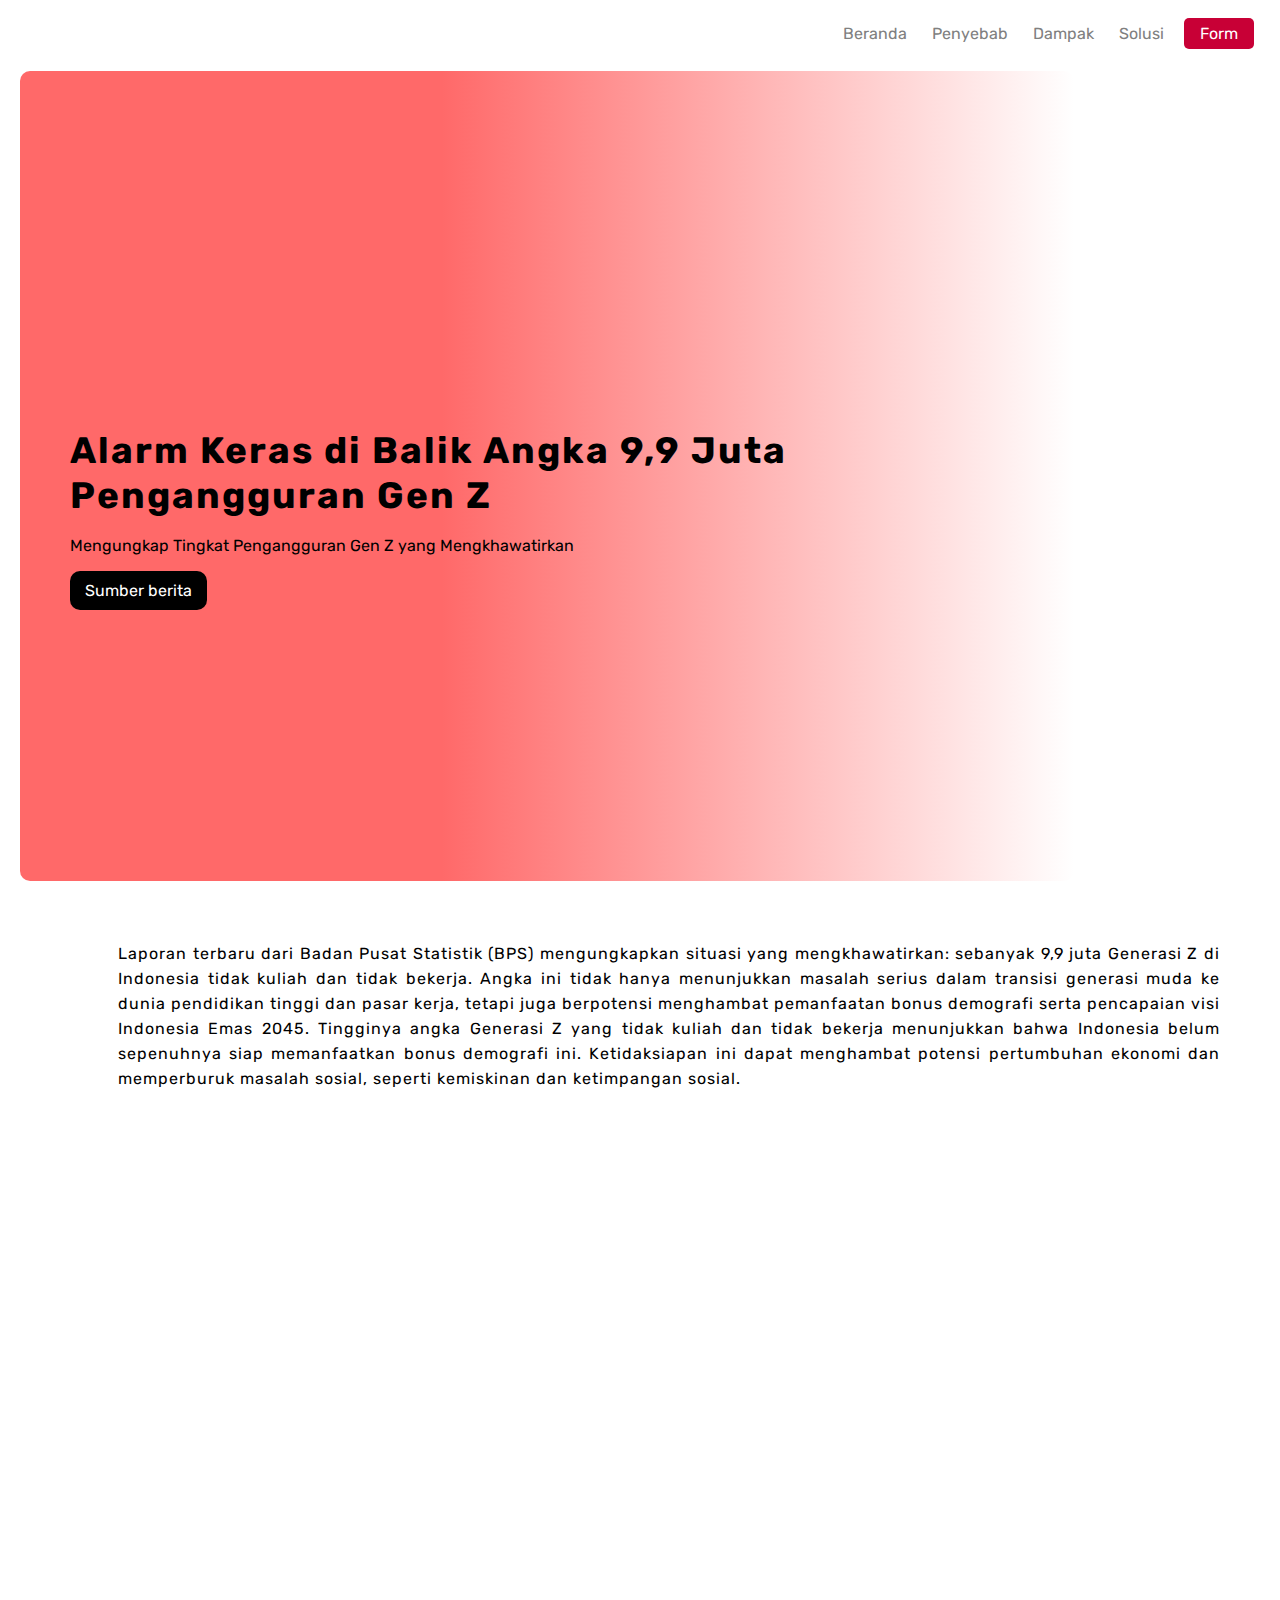
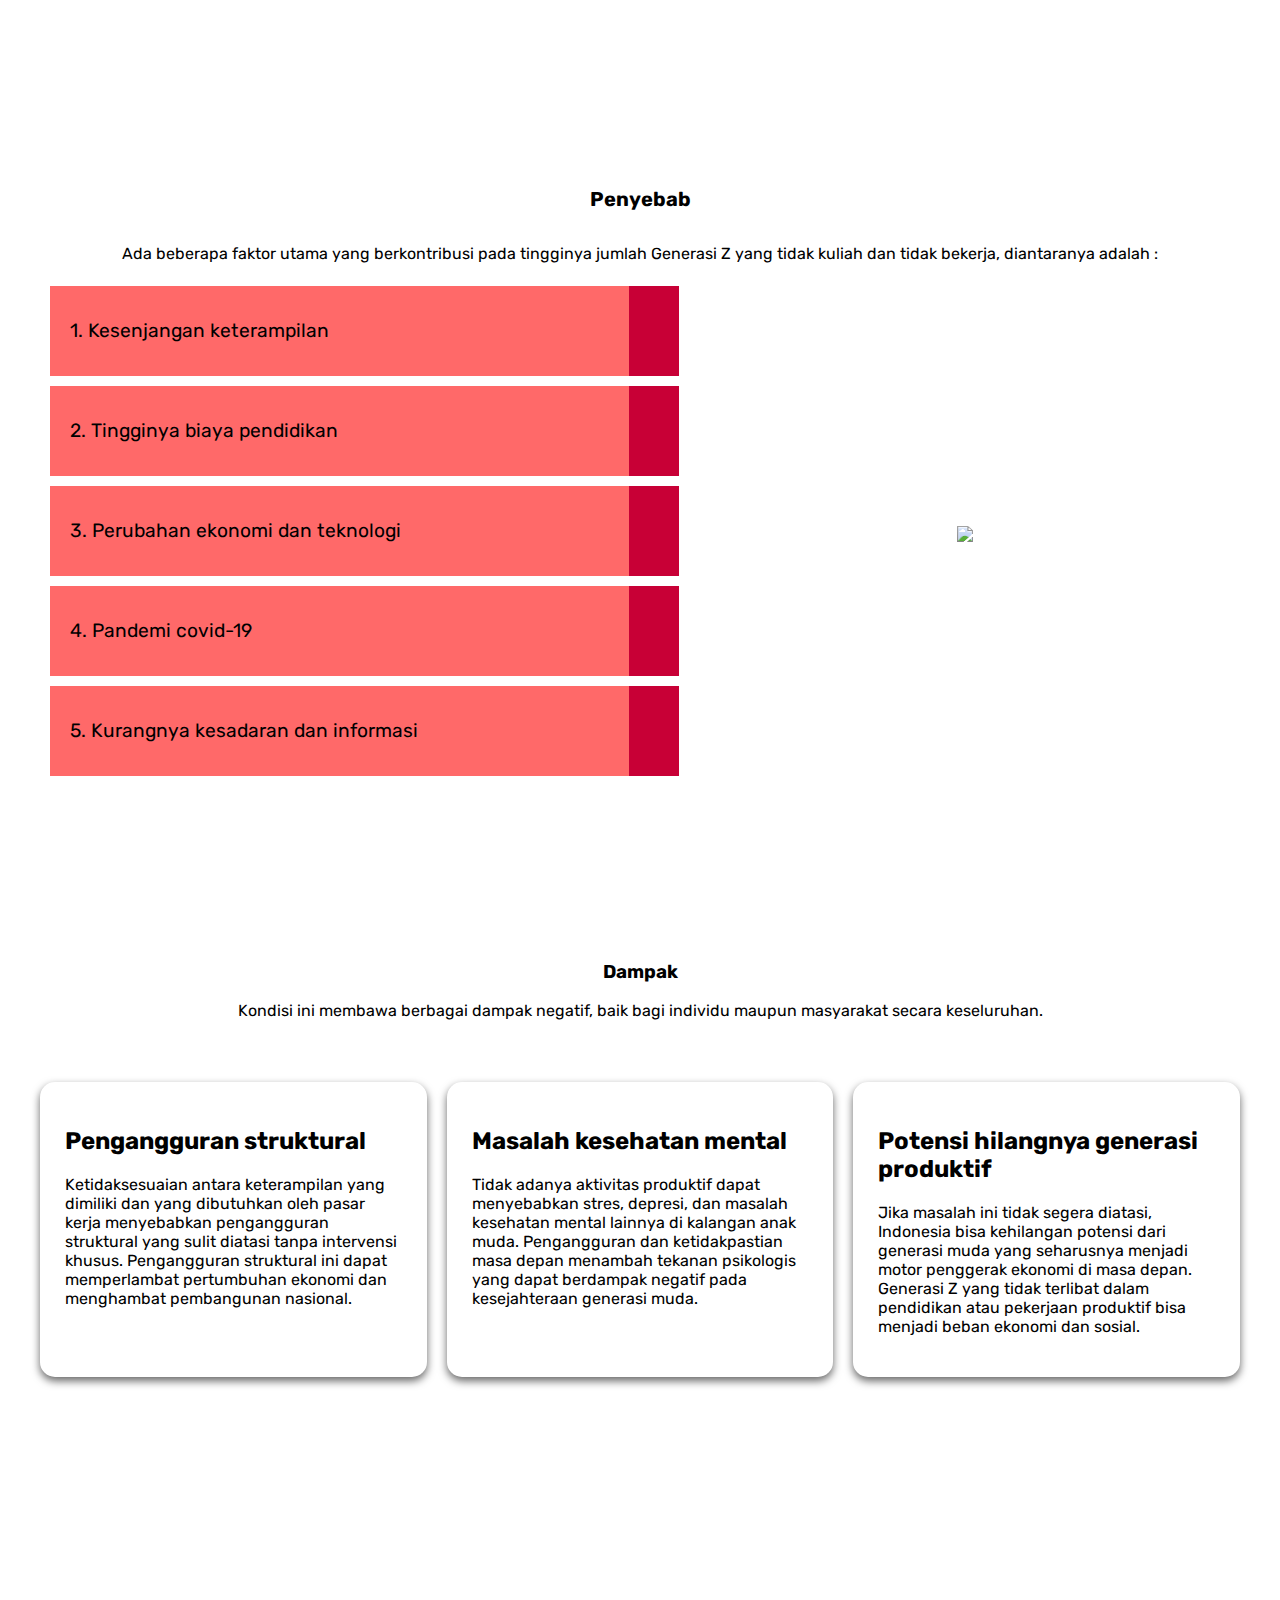
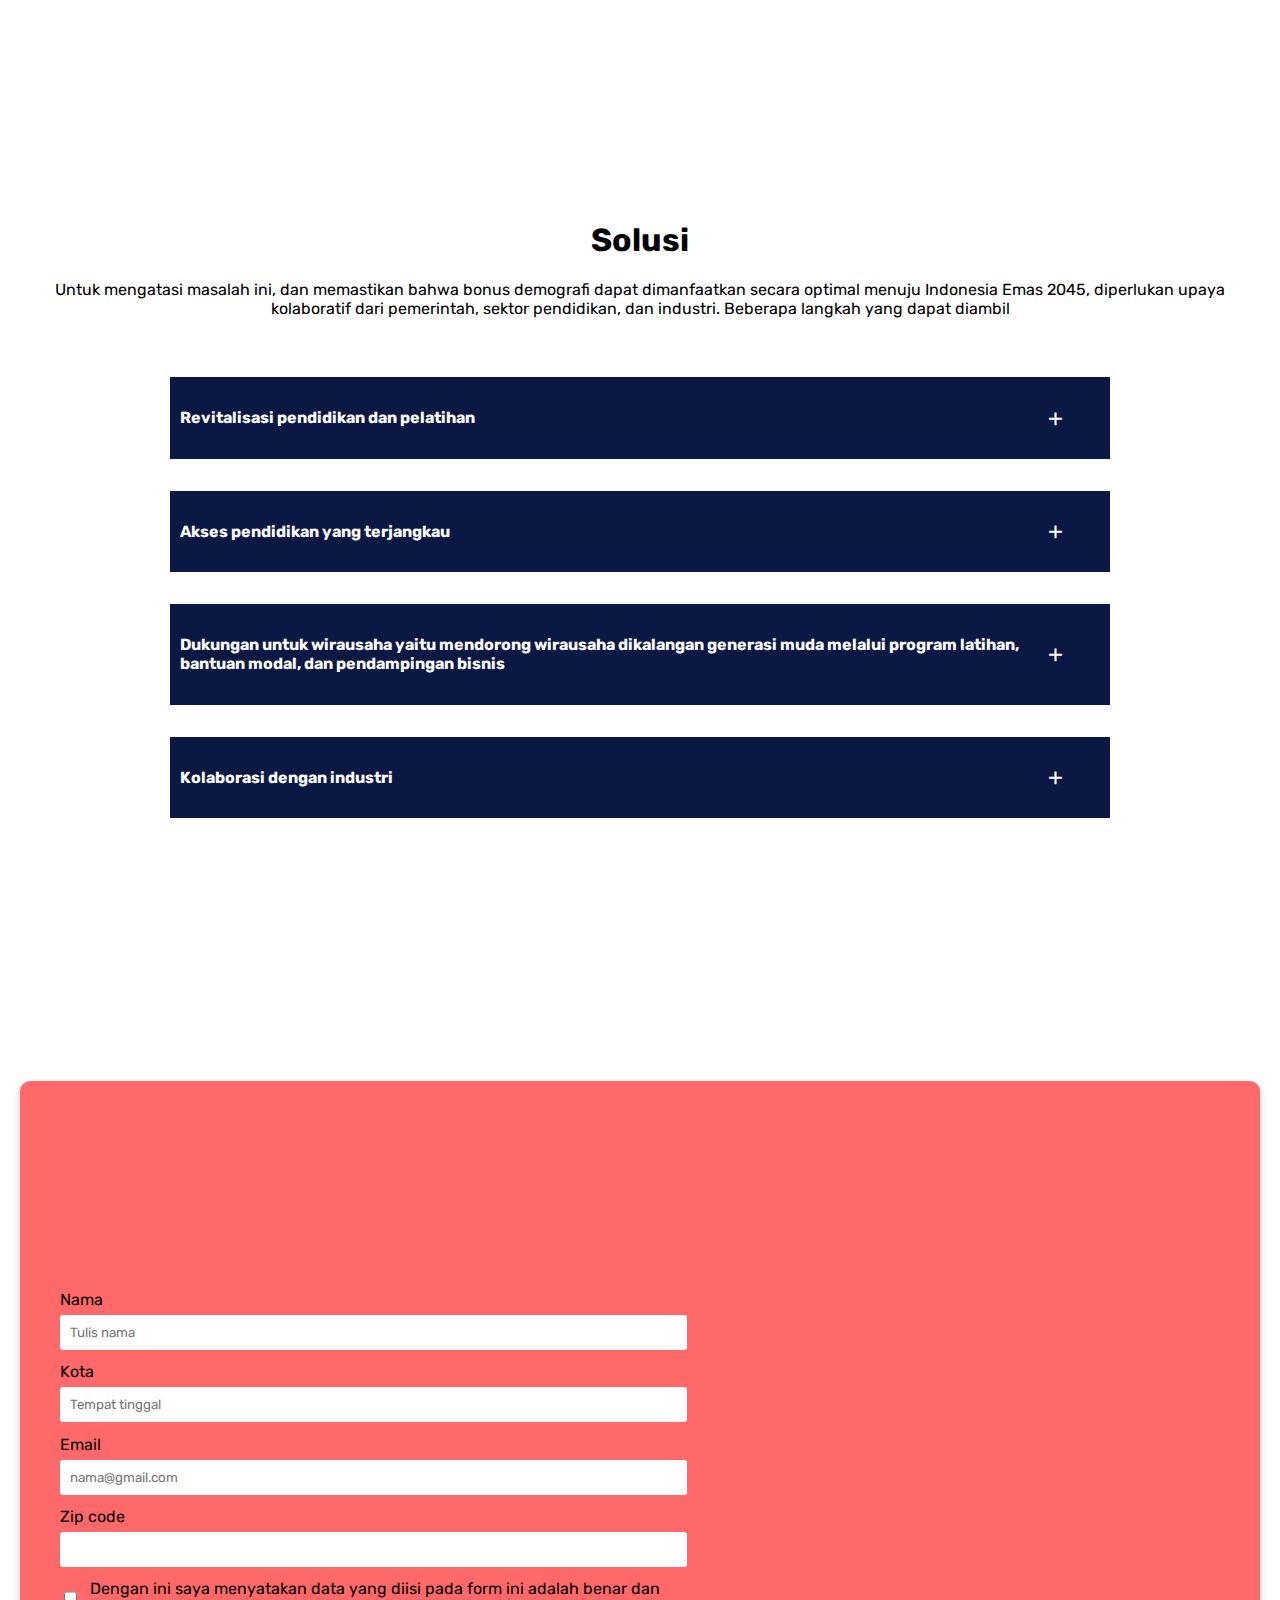
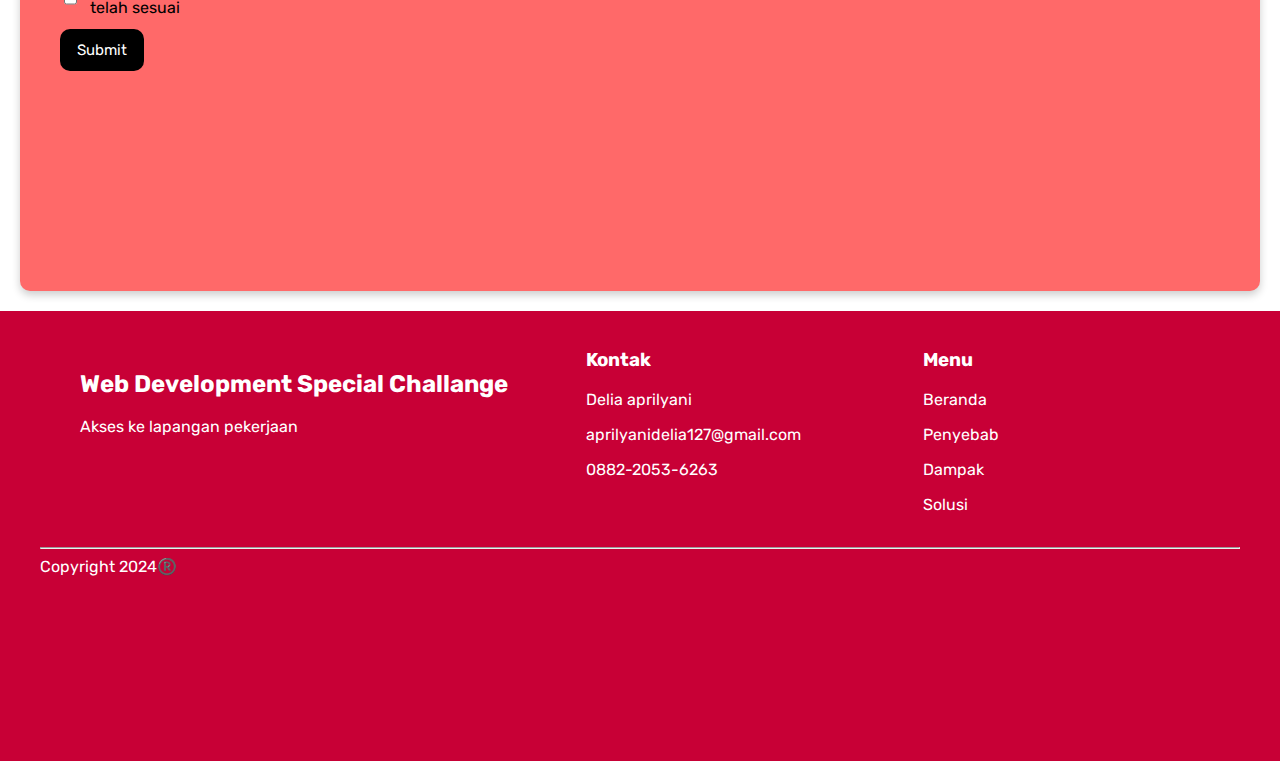
==== commit c7899bf2: "revisi" ====
--- a/index.html
+++ b/index.html
@@ -1,284 +1,276 @@
 <!DOCTYPE html>
 <html lang="en">
-  <head>
-    <meta charset="UTF-8" />
-    <meta name="viewport" content="width=device-width, initial-scale=1.0" />
-    <title>Akses ke lapangan pekerjaan</title>
-    <link rel="stylesheet" href="style.css" />
-    <link rel="preconnect" href="https://fonts.googleapis.com" />
-    <link rel="preconnect" href="https://fonts.gstatic.com" crossorigin />
-    <link
-      href="https://fonts.googleapis.com/css2?family=Rubik:ital,wght@0,300..900;1,300..900&display=swap"
-      rel="stylesheet"
-    />
-    <script src="https://kit.fontawesome.com/07d74fac69.js" crossorigin="anonymous"></script>
-  </head>
-
-  <body>
-    <header class="header-nav">
-      <nav style="font-size: 1rem;">
-        <a href="https://skilvul.com" id="link"
-          ><img src="https://i.ibb.co.com/yXQgqgm/logo.png" alt=""
-        /></a>
-        <div class="hidden">
-          <a href="#">
-            <button style="font-size: 1rem; background: transparent; border: none ; " onclick="togglenav()"><i style="font-size: 1rem;" class="fa-solid fa-bars"></i></button>
+
+<head>
+  <meta charset="UTF-8" />
+  <meta name="viewport" content="width=device-width, initial-scale=1.0" />
+  <title>Akses ke lapangan pekerjaan</title>
+  <link rel="stylesheet" href="style.css" />
+  <link rel="preconnect" href="https://fonts.googleapis.com" />
+  <link rel="preconnect" href="https://fonts.gstatic.com" crossorigin />
+  <link href="https://fonts.googleapis.com/css2?family=Rubik:ital,wght@0,300..900;1,300..900&display=swap"
+    rel="stylesheet" />
+  <script src="https://kit.fontawesome.com/07d74fac69.js" crossorigin="anonymous"></script>
+</head>
+
+<body>
+  <header class="header-nav">
+    <nav style="font-size: 1rem;">
+      <a href="https://skilvul.com" id="link"><img src="https://i.ibb.co.com/yXQgqgm/logo.png" alt="" /></a>
+      <div class="hidden">
+        <a href="#">
+          <button style="font-size: 1rem; background: transparent; border: none ; " onclick="togglenav()"><i
+              style="font-size: 1rem;" class="fa-solid fa-bars"></i></button>
+        </a>
+      </div>
+      <div class="navbar" style="display: inline-flex; align-items: center; gap: 20px">
+        <ul class="nav-container">
+          <li><a href="#beranda" class="nav-link">Beranda</a></li>
+          <li><a href="#penyebab" class="nav-link">Penyebab</a></li>
+          <li><a href="#dampak" class="nav-link">Dampak</a></li>
+          <li><a href="#solusi" class="nav-link">Solusi</a></li>
+        </ul>
+        <div class="ye">
+          <a href="#form">
+            <button style="font-size: 1rem;">Form</button>
           </a>
         </div>
-        <div
-          class="navbar"
-          style="display: inline-flex; align-items: center; gap: 20px"
-        >
-          <ul class="nav-container" >
-            <li><a href="#beranda" class="nav-link">Beranda</a></li>
-            <li><a href="#penyebab" class="nav-link">Penyebab</a></li>
-            <li><a href="#dampak" class="nav-link">Dampak</a></li>
-            <li><a href="#solusi" class="nav-link">Solusi</a></li>
-          </ul>
-          <div class="ye">
-            <a href="#form">
-              <button style="font-size: 1rem;">Form</button>
-            </a>
-          </div>
-        </div>
-       
-      </nav>
-    </header>
-
-    <main id="beranda">
-      <section>
-        <div class="nw">
-          <div class="text">
-            <h3>Alarm Keras di Balik Angka 9,9 Juta Pengangguran Gen Z</h3>
-            <p id="description">
-              Mengungkap Tingkat Pengangguran Gen Z yang Mengkhawatirkan
-            </p>
-            <a
-              href="https://news.detik.com/kolom/d-7375234/alarm-keras-di-balik-angka-9-9-juta-pengangguran-gen-z"
-            >
-              <button class="src">Sumber berita</button>
-            </a>
-          </div>
-        </div>
-      </section>
-    </main>
-
-    <article>
-      <div class="art">
+      </div>
+
+    </nav>
+  </header>
+
+  <main id="beranda">
+    <section>
+      <div class="nw">
+        <div class="text">
+          <h3>Alarm Keras di Balik Angka 9,9 Juta Pengangguran Gen Z</h3>
+          <p id="description">
+            Mengungkap Tingkat Pengangguran Gen Z yang Mengkhawatirkan
+          </p>
+          <a href="https://news.detik.com/kolom/d-7375234/alarm-keras-di-balik-angka-9-9-juta-pengangguran-gen-z">
+            <button class="src">Sumber berita</button>
+          </a>
+        </div>
+      </div>
+    </section>
+  </main>
+
+  <article>
+    <div class="art">
+      <div>
         <img src="https://i.ibb.co.com/6v7bjVC/pe.webp" alt="" />
-        <div class="paragraph">
-          <span
-            >Laporan terbaru dari Badan Pusat Statistik (BPS) mengungkapkan
-            situasi yang mengkhawatirkan: sebanyak 9,9 juta Generasi Z di
-            Indonesia tidak kuliah dan tidak bekerja. Angka ini tidak hanya
-            menunjukkan masalah serius dalam transisi generasi muda ke dunia
-            pendidikan tinggi dan pasar kerja, tetapi juga berpotensi menghambat
-            pemanfaatan bonus demografi serta pencapaian visi Indonesia Emas
-            2045. Tingginya angka Generasi Z yang tidak kuliah dan tidak bekerja
-            menunjukkan bahwa Indonesia belum sepenuhnya siap memanfaatkan bonus
-            demografi ini. Ketidaksiapan ini dapat menghambat potensi
-            pertumbuhan ekonomi dan memperburuk masalah sosial, seperti
-            kemiskinan dan ketimpangan sosial.</span
-          >
-        </div>
-      </div>
-    </article>
-
-    <article id="penyebab">
-      <div class="box">
-        <div class="gtw">
-          <h4>Penyebab</h4>
+      </div>
+      <div class="paragraph">
+        <span>Laporan terbaru dari Badan Pusat Statistik (BPS) mengungkapkan
+          situasi yang mengkhawatirkan: sebanyak 9,9 juta Generasi Z di
+          Indonesia tidak kuliah dan tidak bekerja. Angka ini tidak hanya
+          menunjukkan masalah serius dalam transisi generasi muda ke dunia
+          pendidikan tinggi dan pasar kerja, tetapi juga berpotensi menghambat
+          pemanfaatan bonus demografi serta pencapaian visi Indonesia Emas
+          2045. Tingginya angka Generasi Z yang tidak kuliah dan tidak bekerja
+          menunjukkan bahwa Indonesia belum sepenuhnya siap memanfaatkan bonus
+          demografi ini. Ketidaksiapan ini dapat menghambat potensi
+          pertumbuhan ekonomi dan memperburuk masalah sosial, seperti
+          kemiskinan dan ketimpangan sosial.</span>
+      </div>
+    </div>
+  </article>
+
+  <article id="penyebab">
+    <div class="box">
+      <div class="gtw">
+        <h4>Penyebab</h4>
+        <p>
+          Ada beberapa faktor utama yang berkontribusi pada tingginya jumlah
+          Generasi Z yang tidak kuliah dan tidak bekerja, diantaranya adalah :
+        </p>
+      </div>
+
+      <div class="sisi">
+        <div class="col">
+          <div class="container">
+            <span>1. Kesenjangan keterampilan</span>
+            <button id="kesatu">
+              <i class="fa-solid fa-arrow-right"></i>
+            </button>
+          </div>
+          <div class="container">
+            <span>2. Tingginya biaya pendidikan</span>
+            <button id="kedua">
+              <i class="fa-solid fa-arrow-right"></i>
+            </button>
+          </div>
+          <div class="container">
+            <span>3. Perubahan ekonomi dan teknologi</span>
+            <button id="ketiga">
+              <i class="fa-solid fa-arrow-right"></i>
+            </button>
+          </div>
+          <div class="container">
+            <span>4. Pandemi covid-19</span>
+            <button id="keempat">
+              <i class="fa-solid fa-arrow-right"></i>
+            </button>
+          </div>
+          <div class="container">
+            <span>5. Kurangnya kesadaran dan informasi</span>
+            <button id="kelima">
+              <i class="fa-solid fa-arrow-right"></i>
+            </button>
+          </div>
+        </div>
+
+        <div class="image">
+          <div class="isi">
+            <div>
+              <img src="https://i.ibb.co.com/jGHDgjr/jobs.png" id="gambar" />
+            </div>
+            <div id="myDiv1" style="display: none">
+              <div class="tes">
+                <img src="https://i.ibb.co.com/5jrYGf4/intervie.png" alt="" />
+                <p>
+                  Pendidikan SMA/SMK sederajat seringkali tidak cukup
+                  mempersiapkan lulusan untuk dunia kerja. Banyak lulusan yang
+                  belum memiliki keterampilan praktis yang dibutuhkan oleh
+                  industri. Kurikulum yang terlalu fokus pada teori tanpa
+                  memberikan keterampilan praktis yang relevan menyebabkan
+                  ketidaksiapan lulusan dalam menghadapi dunia kerja.
+                </p>
+              </div>
+            </div>
+            <div id="myDiv2" style="display: none">
+              <div class="tes">
+                <img src="https://i.ibb.co.com/hRQT4dW/Education.png" alt="" />
+                <p>
+                  Tingginya biaya pendidikan, terutama perguruan tinggi,
+                  menjadi hambatan bagi banyak generasi muda untuk melanjutkan
+                  pendidikan. Beasiswa dan program bantuan pendidikan masih
+                  belum mencukupi untuk menjangkau semua yang membutuhkan.
+                  Keterbatasan akses ke pendidikan yang terjangkau memperbesar
+                  kesenjangan sosial dan ekonomi.
+                </p>
+              </div>
+            </div>
+            <div id="myDiv3" style="display: none">
+              <div class="tes">
+                <img src="https://i.ibb.co.com/x7WMQnk/manage.png" alt="" />
+                <p>
+                  Ekonomi yang semakin digital menuntut keterampilan baru yang
+                  belum sepenuhnya terintegrasi dalam kurikulum pendidikan.
+                  Perubahan ini menyebabkan ketidaksesuaian antara
+                  keterampilan yang dimiliki lulusan dan kebutuhan pasar
+                  kerja. Industri membutuhkan tenaga kerja yang melek
+                  teknologi dan adaptif terhadap perubahan, namun sistem
+                  pendidikan belum mampu memenuhi tuntutan ini.
+                </p>
+              </div>
+            </div>
+            <div id="myDiv4" style="display: none">
+              <div class="tes">
+                <img src="https://i.ibb.co.com/S7hs0wr/pandemi.png" alt="" />
+                <p>
+                  Pandemi telah memperburuk situasi dengan mengurangi
+                  kesempatan kerja dan membuat banyak perusahaan melakukan
+                  pembekuan perekrutan atau bahkan mem-PHK karyawan. Pandemi
+                  juga mengakibatkan banyak anak muda menunda atau
+                  menghentikan pendidikan mereka karena masalah ekonomi dan
+                  kesehatan.
+                </p>
+              </div>
+            </div>
+            <div id="myDiv5" style="display: none">
+              <div class="tes">
+                <img src="https://i.ibb.co.com/XtMwtYg/Notify-amico.png" alt="" />
+                <p>
+                  Kurangnya informasi tentang peluang pendidikan dan kerja
+                  juga menjadi penghambat. Banyak generasi muda yang tidak
+                  tahu bagaimana mengakses pendidikan yang terjangkau atau
+                  peluang kerja yang sesuai dengan minat dan keterampilan
+                  mereka. Keterbatasan akses informasi ini menghalangi mereka
+                  untuk mengambil langkah yang tepat dalam karier dan
+                  pendidikan.
+                </p>
+              </div>
+            </div>
+          </div>
+        </div>
+      </div>
+    </div>
+  </article>
+
+  <article id="dampak">
+    <div class="judul">
+      <div>
+        <h3>Dampak</h3>
+        <p>
+          Kondisi ini membawa berbagai dampak negatif, baik bagi individu
+          maupun masyarakat secara keseluruhan.
+        </p>
+      </div>
+    </div>
+
+    <div class="kartu">
+      <div class="card">
+        <div class="slice">
+          <h2>Pengangguran struktural</h2>
           <p>
-            Ada beberapa faktor utama yang berkontribusi pada tingginya jumlah
-            Generasi Z yang tidak kuliah dan tidak bekerja, diantaranya adalah :
+            Ketidaksesuaian antara keterampilan yang dimiliki dan yang
+            dibutuhkan oleh pasar kerja menyebabkan pengangguran struktural
+            yang sulit diatasi tanpa intervensi khusus. Pengangguran
+            struktural ini dapat memperlambat pertumbuhan ekonomi dan
+            menghambat pembangunan nasional.
           </p>
         </div>
-
-        <div class="sisi">
-          <div class="col">
-            <div class="container">
-              <span>1. Kesenjangan keterampilan</span>
-              <button id="kesatu">
-                <i class="fa-solid fa-arrow-right"></i>
-              </button>
-            </div>
-            <div class="container">
-              <span>2. Tingginya biaya pendidikan</span>
-              <button id="kedua">
-                <i class="fa-solid fa-arrow-right"></i>
-              </button>
-            </div>
-            <div class="container">
-              <span>3. Perubahan ekonomi dan teknologi</span>
-              <button id="ketiga">
-                <i class="fa-solid fa-arrow-right"></i>
-              </button>
-            </div>
-            <div class="container">
-              <span>4. Pandemi covid-19</span>
-              <button id="keempat">
-                <i class="fa-solid fa-arrow-right"></i>
-              </button>
-            </div>
-            <div class="container">
-              <span>5. Kurangnya kesadaran dan informasi</span>
-              <button id="kelima">
-                <i class="fa-solid fa-arrow-right"></i>
-              </button>
-            </div>
-          </div>
-
-          <div class="image">
-            <img src="https://i.ibb.co.com/jGHDgjr/jobs.png" id="gambar" />
-            <div class="isi">
-              <div id="myDiv1" style="display: none">
-                <div class="tes">
-                  <img src="https://i.ibb.co.com/5jrYGf4/intervie.png" alt="" />
-                  <p>
-                    Pendidikan SMA/SMK sederajat seringkali tidak cukup
-                    mempersiapkan lulusan untuk dunia kerja. Banyak lulusan yang
-                    belum memiliki keterampilan praktis yang dibutuhkan oleh
-                    industri. Kurikulum yang terlalu fokus pada teori tanpa
-                    memberikan keterampilan praktis yang relevan menyebabkan
-                    ketidaksiapan lulusan dalam menghadapi dunia kerja.
-                  </p>
-                </div>
-              </div>
-              <div id="myDiv2" style="display: none">
-                <div class="tes">
-                  <img
-                    src="https://i.ibb.co.com/hRQT4dW/Education.png"
-                    alt=""
-                  />
-                  <p>
-                    Tingginya biaya pendidikan, terutama perguruan tinggi,
-                    menjadi hambatan bagi banyak generasi muda untuk melanjutkan
-                    pendidikan. Beasiswa dan program bantuan pendidikan masih
-                    belum mencukupi untuk menjangkau semua yang membutuhkan.
-                    Keterbatasan akses ke pendidikan yang terjangkau memperbesar
-                    kesenjangan sosial dan ekonomi.
-                  </p>
-                </div>
-              </div>
-              <div id="myDiv3" style="display: none">
-                <div class="tes">
-                  <img src="https://i.ibb.co.com/x7WMQnk/manage.png" alt="" />
-                  <p>
-                    Ekonomi yang semakin digital menuntut keterampilan baru yang
-                    belum sepenuhnya terintegrasi dalam kurikulum pendidikan.
-                    Perubahan ini menyebabkan ketidaksesuaian antara
-                    keterampilan yang dimiliki lulusan dan kebutuhan pasar
-                    kerja. Industri membutuhkan tenaga kerja yang melek
-                    teknologi dan adaptif terhadap perubahan, namun sistem
-                    pendidikan belum mampu memenuhi tuntutan ini.
-                  </p>
-                </div>
-              </div>
-              <div id="myDiv4" style="display: none">
-                <div class="tes">
-                  <img src="https://i.ibb.co.com/S7hs0wr/pandemi.png" alt="" />
-                  <p>
-                    Pandemi telah memperburuk situasi dengan mengurangi
-                    kesempatan kerja dan membuat banyak perusahaan melakukan
-                    pembekuan perekrutan atau bahkan mem-PHK karyawan. Pandemi
-                    juga mengakibatkan banyak anak muda menunda atau
-                    menghentikan pendidikan mereka karena masalah ekonomi dan
-                    kesehatan.
-                  </p>
-                </div>
-              </div>
-              <div id="myDiv5" style="display: none">
-                <div class="tes">
-                  <img
-                    src="https://i.ibb.co.com/XtMwtYg/Notify-amico.png"
-                    alt=""
-                  />
-                  <p>
-                    Kurangnya informasi tentang peluang pendidikan dan kerja
-                    juga menjadi penghambat. Banyak generasi muda yang tidak
-                    tahu bagaimana mengakses pendidikan yang terjangkau atau
-                    peluang kerja yang sesuai dengan minat dan keterampilan
-                    mereka. Keterbatasan akses informasi ini menghalangi mereka
-                    untuk mengambil langkah yang tepat dalam karier dan
-                    pendidikan.
-                  </p>
-                </div>
-              </div>
-            </div>
-          </div>
-        </div>
-      </div>
-    </article>
-
-    <article id="dampak">
-      <div class="judul">
-        <div>
-          <h3>Dampak</h3>
+      </div>
+      <div class="card">
+        <div class="slice">
+          <h2>Masalah kesehatan mental</h2>
           <p>
-            Kondisi ini membawa berbagai dampak negatif, baik bagi individu
-            maupun masyarakat secara keseluruhan.
+            Tidak adanya aktivitas produktif dapat menyebabkan stres, depresi,
+            dan masalah kesehatan mental lainnya di kalangan anak muda.
+            Pengangguran dan ketidakpastian masa depan menambah tekanan
+            psikologis yang dapat berdampak negatif pada kesejahteraan
+            generasi muda.
           </p>
         </div>
       </div>
-
-      <div class="kartu">
-        <div class="card">
-          <div class="slice">
-            <h2>Pengangguran struktural</h2>
-            <p>
-              Ketidaksesuaian antara keterampilan yang dimiliki dan yang
-              dibutuhkan oleh pasar kerja menyebabkan pengangguran struktural
-              yang sulit diatasi tanpa intervensi khusus. Pengangguran
-              struktural ini dapat memperlambat pertumbuhan ekonomi dan
-              menghambat pembangunan nasional.
-            </p>
-          </div>
-        </div>
-        <div class="card">
-          <div class="slice">
-            <h2>Masalah kesehatan mental</h2>
-            <p>
-              Tidak adanya aktivitas produktif dapat menyebabkan stres, depresi,
-              dan masalah kesehatan mental lainnya di kalangan anak muda.
-              Pengangguran dan ketidakpastian masa depan menambah tekanan
-              psikologis yang dapat berdampak negatif pada kesejahteraan
-              generasi muda.
-            </p>
-          </div>
-        </div>
-        <div class="card">
-          <div class="slice">
-            <h2>Potensi hilangnya generasi produktif</h2>
-            <p>
-              Jika masalah ini tidak segera diatasi, Indonesia bisa kehilangan
-              potensi dari generasi muda yang seharusnya menjadi motor penggerak
-              ekonomi di masa depan. Generasi Z yang tidak terlibat dalam
-              pendidikan atau pekerjaan produktif bisa menjadi beban ekonomi dan
-              sosial.
-            </p>
-          </div>
-        </div>
-      </div>
-    </article>
-
-    <article class="sub" id="solusi">
-      <div class="judul">
-        <div>
-          <h1>Solusi</h1>
+      <div class="card">
+        <div class="slice">
+          <h2>Potensi hilangnya generasi produktif</h2>
           <p>
-            Untuk mengatasi masalah ini, dan memastikan bahwa bonus demografi
-            dapat dimanfaatkan secara optimal menuju Indonesia Emas 2045,
-            diperlukan upaya kolaboratif dari pemerintah, sektor pendidikan, dan
-            industri. Beberapa langkah yang dapat diambil
+            Jika masalah ini tidak segera diatasi, Indonesia bisa kehilangan
+            potensi dari generasi muda yang seharusnya menjadi motor penggerak
+            ekonomi di masa depan. Generasi Z yang tidak terlibat dalam
+            pendidikan atau pekerjaan produktif bisa menjadi beban ekonomi dan
+            sosial.
           </p>
         </div>
       </div>
+    </div>
+  </article>
+
+  <article class="sub" id="solusi">
+    <div class="judul">
+      <div>
+        <h1>Solusi</h1>
+        <p>
+          Untuk mengatasi masalah ini, dan memastikan bahwa bonus demografi
+          dapat dimanfaatkan secara optimal menuju Indonesia Emas 2045,
+          diperlukan upaya kolaboratif dari pemerintah, sektor pendidikan, dan
+          industri. Beberapa langkah yang dapat diambil
+        </p>
+      </div>
+    </div>
+    <div class="accordion">
       <div class="layout">
         <div class="kotak">
-          <div class="baru">
-            <i class="fa-solid fa-person-chalkboard"></i>
-            <h4>Revitalisasi pendidikan dan pelatihan</h4>
-            <p id="pe">
+          <div class="contentBx">
+            <!-- <i class="fa-solid fa-person-chalkboard"></i> -->
+            <div class="label">
+              <h4>Revitalisasi pendidikan dan pelatihan</h4>
+            </div>
+            <p class="content">
               Kurikulum pendidikan harus disesuaikan dengan kebutuhan industri
               saat ini dan masa depan. Program pelatihan vokasional dan magang
               perlu ditingkatkan untuk memberikan keterampilan praktis kepada
@@ -288,10 +280,12 @@
           </div>
         </div>
         <div class="kotak">
-          <div class="baru">
-            <i class="fa-solid fa-school"></i>
-            <h4>Akses pendidikan yang terjangkau</h4>
-            <p id="pa">
+          <div class="contentBx">
+            <!-- <i class="fa-solid fa-school"></i> -->
+            <div class="label">
+              <h4>Akses pendidikan yang terjangkau</h4>
+            </div>
+            <p class="content">
               Pemerintah perlu meningkatkan akses ke pendidikan tinggi yang
               terjangkau melalui beasiswa, pinjaman pendidikan, dan program
               bantuan lainnya. Kebijakan ini harus diprioritaskan untuk
@@ -301,14 +295,16 @@
           </div>
         </div>
         <div class="kotak">
-          <div class="baru">
-            <i class="fa-solid fa-store"></i>
-            <h4>
-              Dukungan untuk wirausaha yaitu mendorong wirausaha dikalangan
-              generasi muda melalui program latihan, bantuan modal, dan
-              pendampingan bisnis
-            </h4>
-            <p id="pc">
+          <div class="contentBx">
+            <!-- <i class="fa-solid fa-store"></i> -->
+            <div class="label">
+              <h4>
+                Dukungan untuk wirausaha yaitu mendorong wirausaha dikalangan
+                generasi muda melalui program latihan, <br> bantuan modal, dan
+                pendampingan bisnis
+              </h4>
+            </div>
+            <p class="content">
               Hal lain yang bisa dilakukan adalah kebijakan proaktif dari
               pemerintah, bisa berupa insentif pajak bagi perusahaan yang
               mempekerjakan lulusan baru dan program pengembangan karier yang
@@ -318,10 +314,12 @@
           </div>
         </div>
         <div class="kotak">
-          <div class="baru">
-            <i class="fa-solid fa-industry"></i>
-            <h4>Kolaborasi dengan industri</h4>
-            <p id="pd">
+          <div class="contentBx">
+            <!-- <i class="fa-solid fa-industry"></i> -->
+            <div class="label">
+              <h4>Kolaborasi dengan industri</h4>
+            </div>
+            <p class="content">
               Kerja sama antara lembaga pendidikan dan industri untuk
               menciptakan program pelatihan yang relevan dapat memastikan
               lulusan SMA/SMK sederajat memiliki keterampilan yang sesuai dengan
@@ -331,84 +329,77 @@
           </div>
         </div>
       </div>
-    </article>
-
-    <article class="form" id="form">
-      <form>
-        <label for="name">Nama</label><br />
-        <input id="name" type="text" name="name" placeholder="Tulis nama" />
-
-        <label for="city">Kota</label><br />
-        <input id="city" type="text" name="city" placeholder="Tempat tinggal" />
-
-        <label for="email">Email</label><br />
-        <input
-          id="email"
-          type="email"
-          name="email"
-          placeholder="nama@gmail.com"
-        />
-
-        <label for="zip-code">Zip code</label><br />
-        <input id="zip-code" type="number" name="zipCode" />
-
-        <label for="status" id="check"
-          >Dengan ini saya menyatakan data yang diisi pada form ini adalah benar
-          dan telah sesuai</label
-        >
-        <input id="status" type="checkbox" /><br />
-
-        <button id="submit-form" type="submit">Submit</button>
-        <div id="warning"></div>
-      </form>
-      <img src="https://i.ibb.co/sgF4tfP/kerj.png" alt="" />
-    </article>
-
-    <!-- <footer>
-      <div class="end">
-        <div class="akhir">
-          <img src="https://i.ibb.co.com/yXQgqgm/logo.png" alt="" />
-          <h2>Web Development Special Challange</h2>
-          <p>Akses ke lapangan pekerjaan</p>
-        </div>
-        <div class="akhir">
-          <h3>Kontak</h3>
-          <p>Delia aprilyani</p>
-          <p>aprilyanidelia127@gmail.com</p>
-          <p>0882-2053-6263</p>
-        </div>
-        <div class="akhir">
-          <h3>Menu</h3>
-          <p><a href="#beranda">Beranda</a></p>
-          <p><a href="#penyebab">Penyebab</a></p>
-          <p><a href="#dampak">Dampak</a></p>
-          <p><a href="#solusi">Solusi</a></p>
-        </div>
-      </div>
-      <div class="wel">
-        <hr />
-        <div class="sosmed">
-          <span>Copyright 2024®️</span>
-          <div>
-            <i class="fa-brands fa-instagram"></i>
-            <i class="fa-brands fa-linkedin"></i>
-          </div>
-        </div>
-      </div>
-    </footer> -->
-
-    <script src="https://ajax.googleapis.com/ajax/libs/jquery/3.7.1/jquery.min.js"></script>
-    <script src="script.js"></script>
-    <script
-      src="https://kit.fontawesome.com/e7289d7ffd.js"
-      crossorigin="anonymous"
-    ></script>
-
-    <script>
-      function togglenav(){
-        document.querySelector('header').classList.toggle('header-nav');
-      }
-    </script>
-  </body>
-</html>
-
+    </div>
+  </article>
+
+  <article class="form" id="form">
+    <form>
+      <label for="name">Nama</label><br />
+      <input id="name" type="text" name="name" placeholder="Tulis nama" />
+
+      <label for="city">Kota</label><br />
+      <input id="city" type="text" name="city" placeholder="Tempat tinggal" />
+
+      <label for="email">Email</label><br />
+      <input id="email" type="email" name="email" placeholder="nama@gmail.com" />
+
+      <label for="zip-code">Zip code</label><br />
+      <input id="zip-code" type="number" name="zipCode" />
+
+      <div style="display: flex; gap: 10px;">
+        <input id="status" type="checkbox" />
+        <label for="status" id="check">Dengan ini saya menyatakan data yang diisi pada form ini adalah benar
+          dan telah sesuai</label>
+      </div>
+
+      <button id="submit-form" type="submit">Submit</button>
+      <div id="warning"></div>
+    </form>
+    <img src="https://i.ibb.co/sgF4tfP/kerj.png" alt="" />
+  </article>
+
+  <footer>
+    <div class="end">
+      <div class="akhir">
+        <img src="https://i.ibb.co.com/yXQgqgm/logo.png" alt="" />
+        <h2>Web Development Special Challange</h2>
+        <p>Akses ke lapangan pekerjaan</p>
+      </div>
+      <div class="akhir">
+        <h3>Kontak</h3>
+        <p>Delia aprilyani</p>
+        <p>aprilyanidelia127@gmail.com</p>
+        <p>0882-2053-6263</p>
+      </div>
+      <div class="akhir">
+        <h3>Menu</h3>
+        <p><a href="#beranda">Beranda</a></p>
+        <p><a href="#penyebab">Penyebab</a></p>
+        <p><a href="#dampak">Dampak</a></p>
+        <p><a href="#solusi">Solusi</a></p>
+      </div>
+    </div>
+    <div class="wel">
+      <hr />
+      <div class="sosmed">
+        <span>Copyright 2024®️</span>
+        <div>
+          <i class="fa-brands fa-instagram"></i>
+          <i class="fa-brands fa-linkedin"></i>
+        </div>
+      </div>
+    </div>
+  </footer>
+
+  <script src="https://ajax.googleapis.com/ajax/libs/jquery/3.7.1/jquery.min.js"></script>
+  <script src="script.js"></script>
+  <script src="https://kit.fontawesome.com/e7289d7ffd.js" crossorigin="anonymous"></script>
+
+  <script>
+    function togglenav() {
+      document.querySelector('header').classList.toggle('header-nav');
+    }
+  </script>
+</body>
+
+</html>--- a/style.css
+++ b/style.css
@@ -90,14 +90,14 @@
 .ye button{
     padding: 0.4rem 1rem;
     border: 0;
-    border-radius: 50px;
+    border-radius: 5px;
     background-color: var(--art-color);
+    color: white;
 }
 
 .ye a{
     text-decoration: none;
     font-size: 1.1rem;
-    color: var(--main-color);
 }
 
 .ye button:active{
@@ -115,7 +115,7 @@
 }
 
 main{
-    margin: 40px;
+    margin: 20px;
     margin-top: 5px;
     border-radius: 10px;
     height: 90vh;
@@ -156,7 +156,7 @@
 
 article{
     min-height: 90vh;
-    margin: 40px;
+    margin: 20px;
 }
 
 .art{
@@ -166,7 +166,7 @@
 }
 
 .art img{
-    border-radius: 20px;
+    border-radius: 10px;
 }
 
 .art .paragraph{
@@ -174,30 +174,21 @@
     align-items: center;
     line-height: 25px;
     letter-spacing: 1px;
-}
-
-.paragraph span:first-letter{
-    font-size: 4rem;
-}
-
-.paragraph span::first-line{
-    line-height: 20px;
+    text-align: justify;
 }
 
 .box {
-    margin-top: -10%;
     padding: 30px;
 }
-
+.gtw{
+    text-align: center;
+}
 .gtw h4{
-    font-size: 30px;
-    margin-top: -1%;
+    font-size: 20px;
 }
 
 .gtw p{
-    font-size: 20px;
-    margin-top: -2%;
-    letter-spacing: 1px;
+    font-size: 1rem;
     line-height: 32px;
 }
 
@@ -226,7 +217,7 @@
 }
 
 .sisi .image img {
-    max-width: 70%;
+    max-width: 100%;
     height: auto;
 }
 
@@ -257,16 +248,6 @@
 
 .container button:active{
     background-color: var(--sect-color);
-}
-
-.isi img{
-    width: 200%;
-}
-
-.judul{
-    display: flex;
-    justify-content: center;
-    text-align: center;
 }
 
 .kartu{
@@ -295,46 +276,64 @@
     padding: 25px;
   }
 
+
+  .accordion{
+    width: 100%;
+  }
+
+  .accordion .contentBx{
+    position: relative;
+    margin: 10px 20px;
+  }
+
+  .accordion .contentBx .label{
+    position: relative;
+    padding: 10px;
+    background-color: #0C1844;
+    color: #fff;
+    cursor: pointer;
+  }
+
+  .accordion .contentBx .label::before{
+    content: '+';
+    position: absolute;
+    top: 50%;
+    right: 5%;
+    transform: translateY(-50%);
+    font-size: 1.5rem;
+  }
+
+  .accordion .contentBx .content{
+    position: relative;
+    background-color: #FFF;
+    height: 0;
+    overflow: hidden;
+    transition: 0.5s;
+    overflow-y: auto;
+  }
+
+  .accordion .contentBx.active .content{
+    height: 150px;
+    padding: 10px;
+  }
+
+  .accordion .contentBx.active .label::before{
+    content: '-';
+  }
+  
+
 .sub{
-    margin-top: -10%;
+    margin: 50px;
+}
+
+.judul{
+    text-align: center;
+    margin-bottom: 5%;
 }
 
 .layout{
-    margin-top: 1%;
-    display: grid;
-    grid-template-columns: 1fr 1fr 1fr 1fr;
-    gap: 15px;
-}
-
-.kotak{
-    background-color: rgb(185, 185, 185);
-    height: 58vh;
-    width: 100%;
-    text-align: center;
-    border-radius: 20px;
-    display: flex;
-    justify-content: center;
-    transition: 0.5s;
-    margin-top: 10%;
-}
-
-.kotak:hover{
-    box-shadow: 0 4px 8px 0 rgba(0,0,0,0.5);
-    background-color: var(--foot-color);
-    color: white;
-}
-
-.baru{
-    margin: 10px;
-    margin-top: -10%;
-}
-
-.kotak i{
-    font-size: 300%;
-    background-color: black;
-    padding: 15px;
-    border-radius: 10px;
-    color: white;
+    margin-left: 100px;
+    margin-right: 100px;
 }
 
 footer{
@@ -374,10 +373,11 @@
     display: flex;
     flex-direction: column;
     align-items: center;
+    width: 100%;
 }
 
 .tes p{
-    text-align: center;
+    text-align: justify;
 }
 
 .tes img{
@@ -395,8 +395,8 @@
 }
 
 .form form{
-    padding: 40px;
-    margin-left: 50px;
+    padding: 20px;
+    margin: 20px;
 }
 
 .form img{
@@ -462,7 +462,7 @@
         margin-left: auto;
     }
     .navbar{
- grid-column: 1/3;
+        grid-column: 1/3;
         flex-direction: column;
     }
     .nav-container{
@@ -473,6 +473,11 @@
 
     }
 
+    .ye button{
+        padding: 10px 190px;
+    }
+
+    
     .nav-container .nav-link{
         margin: 0;
     }
@@ -480,6 +485,140 @@
     header{
         padding: 0.7rem;
     }
- 
-}
-
+
+    .text h3{
+        font-size: 2rem;
+        letter-spacing: 1px;
+    }
+
+    .text p{
+        font-size: 0.9rem;
+    }
+
+    article .art{
+        display: grid;
+        grid-template-columns: 100%;
+        gap: 15px;
+        grid-template-rows: 50% 50%;
+    }
+
+    .art img{
+        width: 100%;
+    }
+
+    .art .paragraph{
+        line-height: 18px;
+        letter-spacing: 1px;
+        font-size: 0.8rem;
+        text-align: justify;
+    }
+
+    .tes{
+        width: 100%;
+    }
+    
+    .sisi{
+        display: grid;
+        grid-template-columns: 1fr;
+        gap: 15px;
+        
+    }
+
+    .isi{
+        display: grid;
+        grid-template-columns: 1fr;
+        gap: 15px;
+    }
+
+    .isi img{
+        width: 100%;
+    }
+
+    .sisi .image{
+        width: 100%;
+    }
+
+    .box p{
+        font-size: 0.8rem;
+        text-align: justify;
+        line-height: 18px;
+    }
+
+    .box h4{
+        font-size: 1.5rem;
+    }
+    
+    .container span{
+        font-size: 1rem;
+    }
+
+    .kartu{
+        display: grid;
+        grid-template-columns: 100%;
+    }
+
+    .kartu h2{
+        font-size: 1rem;
+    }
+
+    .kartu p{
+        font-size: 0.8rem;
+    }
+
+    h3{
+        font-size: 1.3rem;
+    }
+    
+    article.form{
+        display: grid;
+        grid-template-columns: 100%;
+    }
+
+    form{
+        top: 0;
+        left: 0;
+    }
+
+    .form img{
+        width: 100%;
+    }
+
+    footer .end{
+        display: grid;
+        grid-template-columns: 100%;
+    }
+
+    .end p{
+        font-size: 0.8rem;
+    }
+
+    .wel span{
+        font-size: 0.6rem;
+    }
+
+    .sosmed i{
+        font-size: 1.5rem;
+    }
+
+    .sub{
+        margin: 4%;
+    }
+    
+    .judul{
+        margin-bottom: 5%;
+    }
+
+    p{
+        font-size: 0.9rem;
+    }
+
+    .layout{
+        margin-left: 3%;
+        margin-right: 3%;
+    }
+
+    .layout h4{
+        font-size: 0.8rem;
+    }   
+}
+
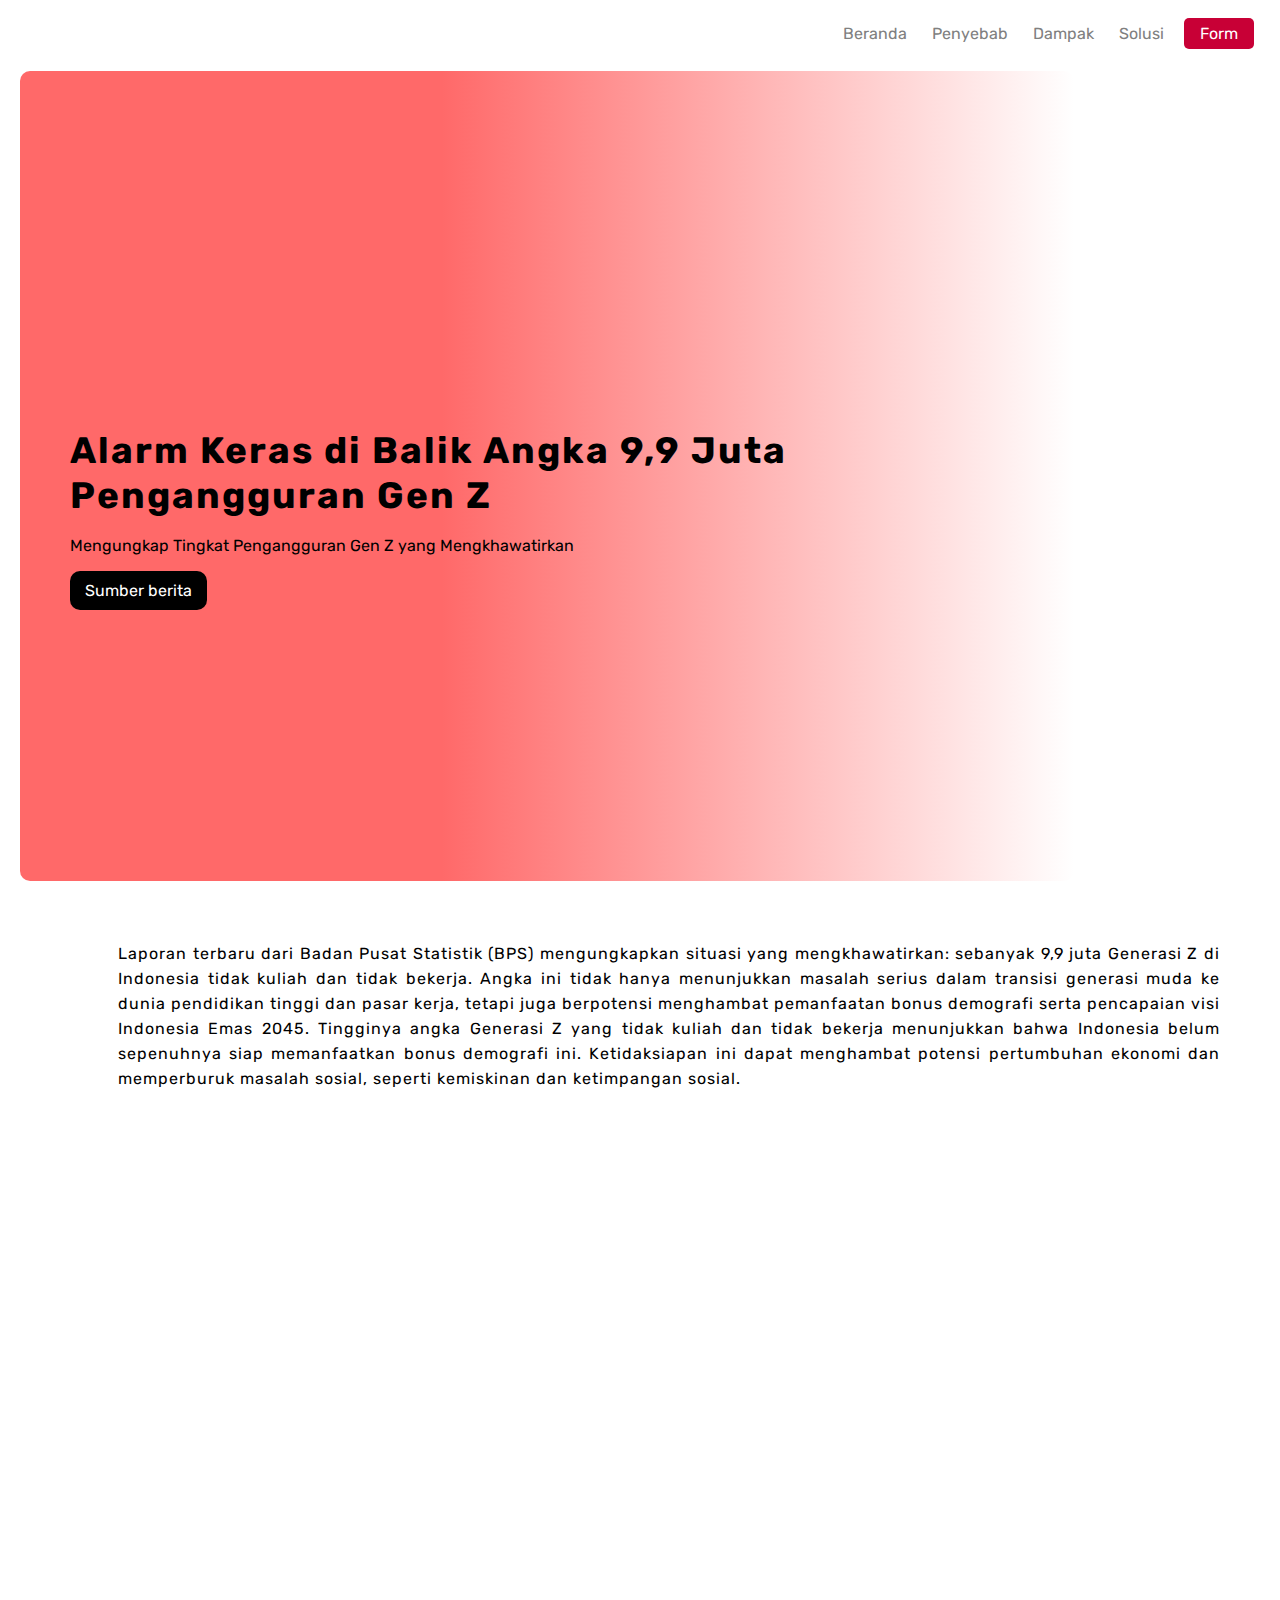
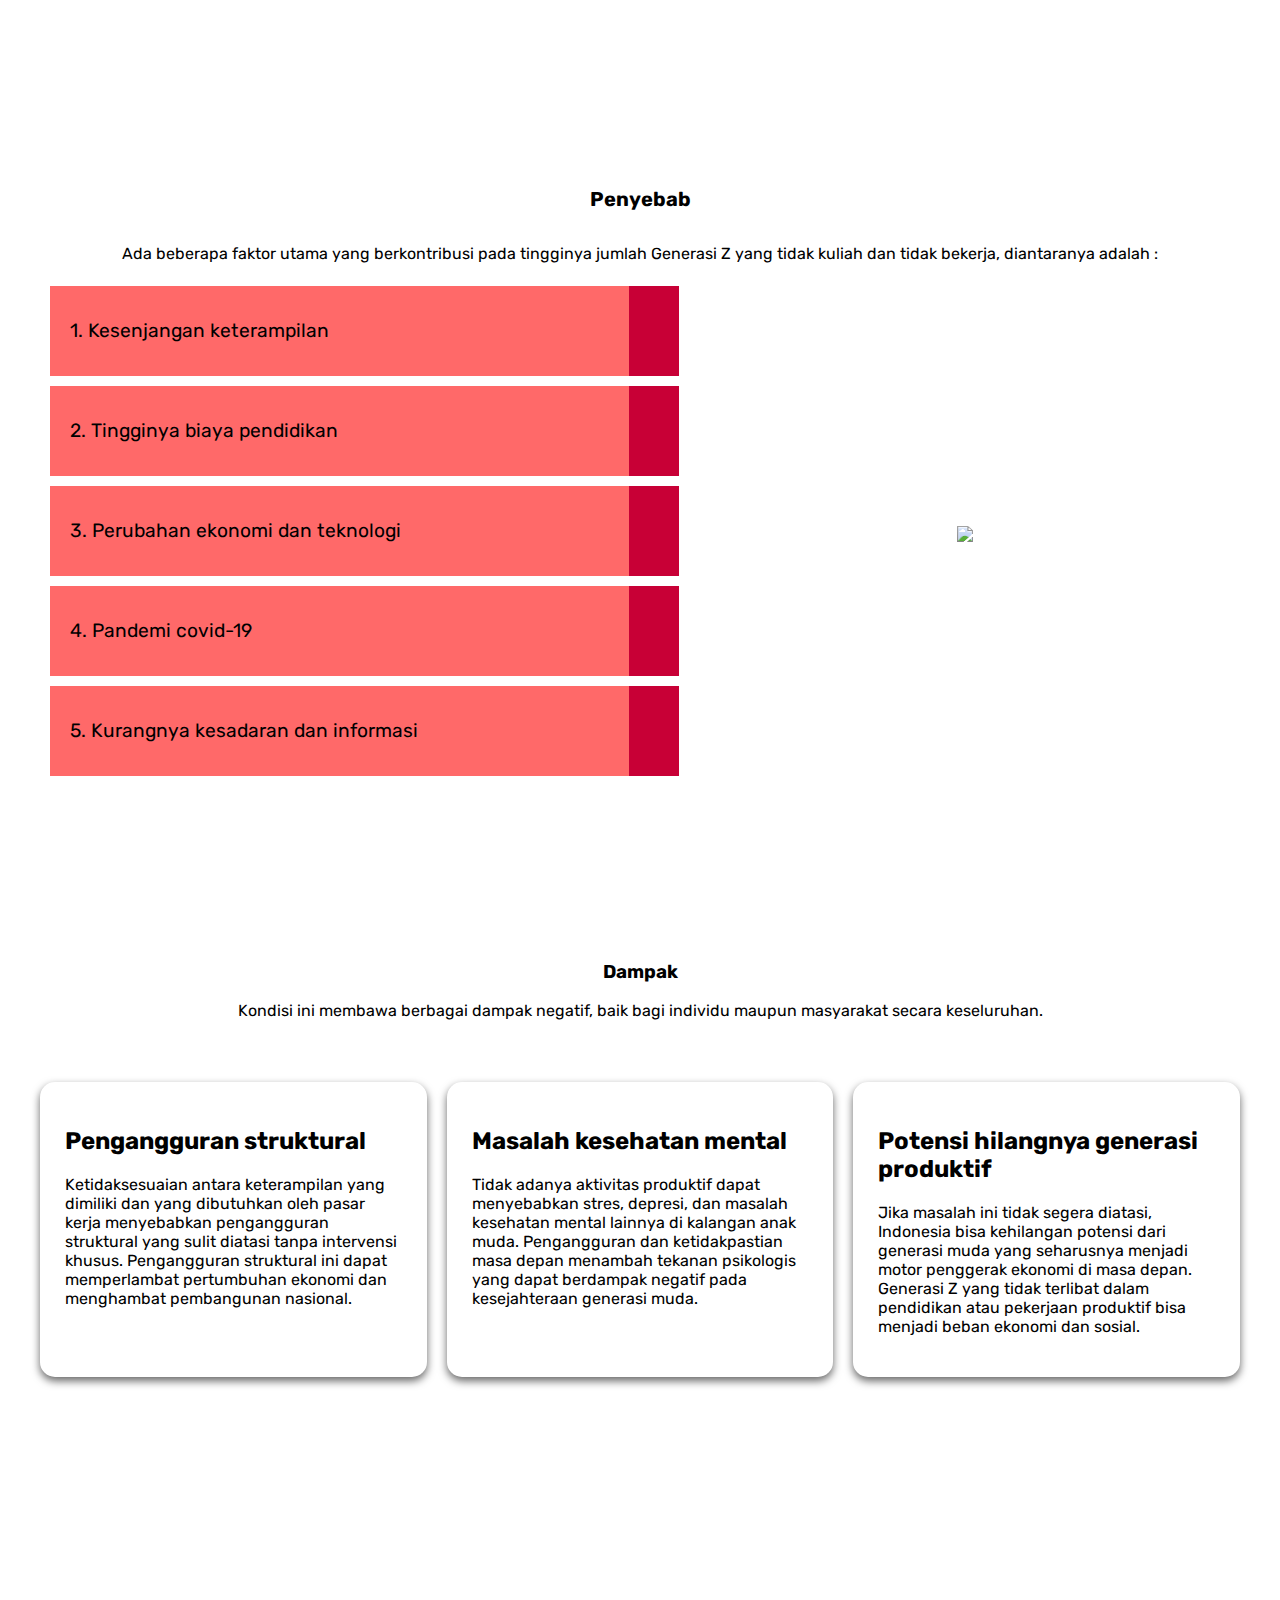
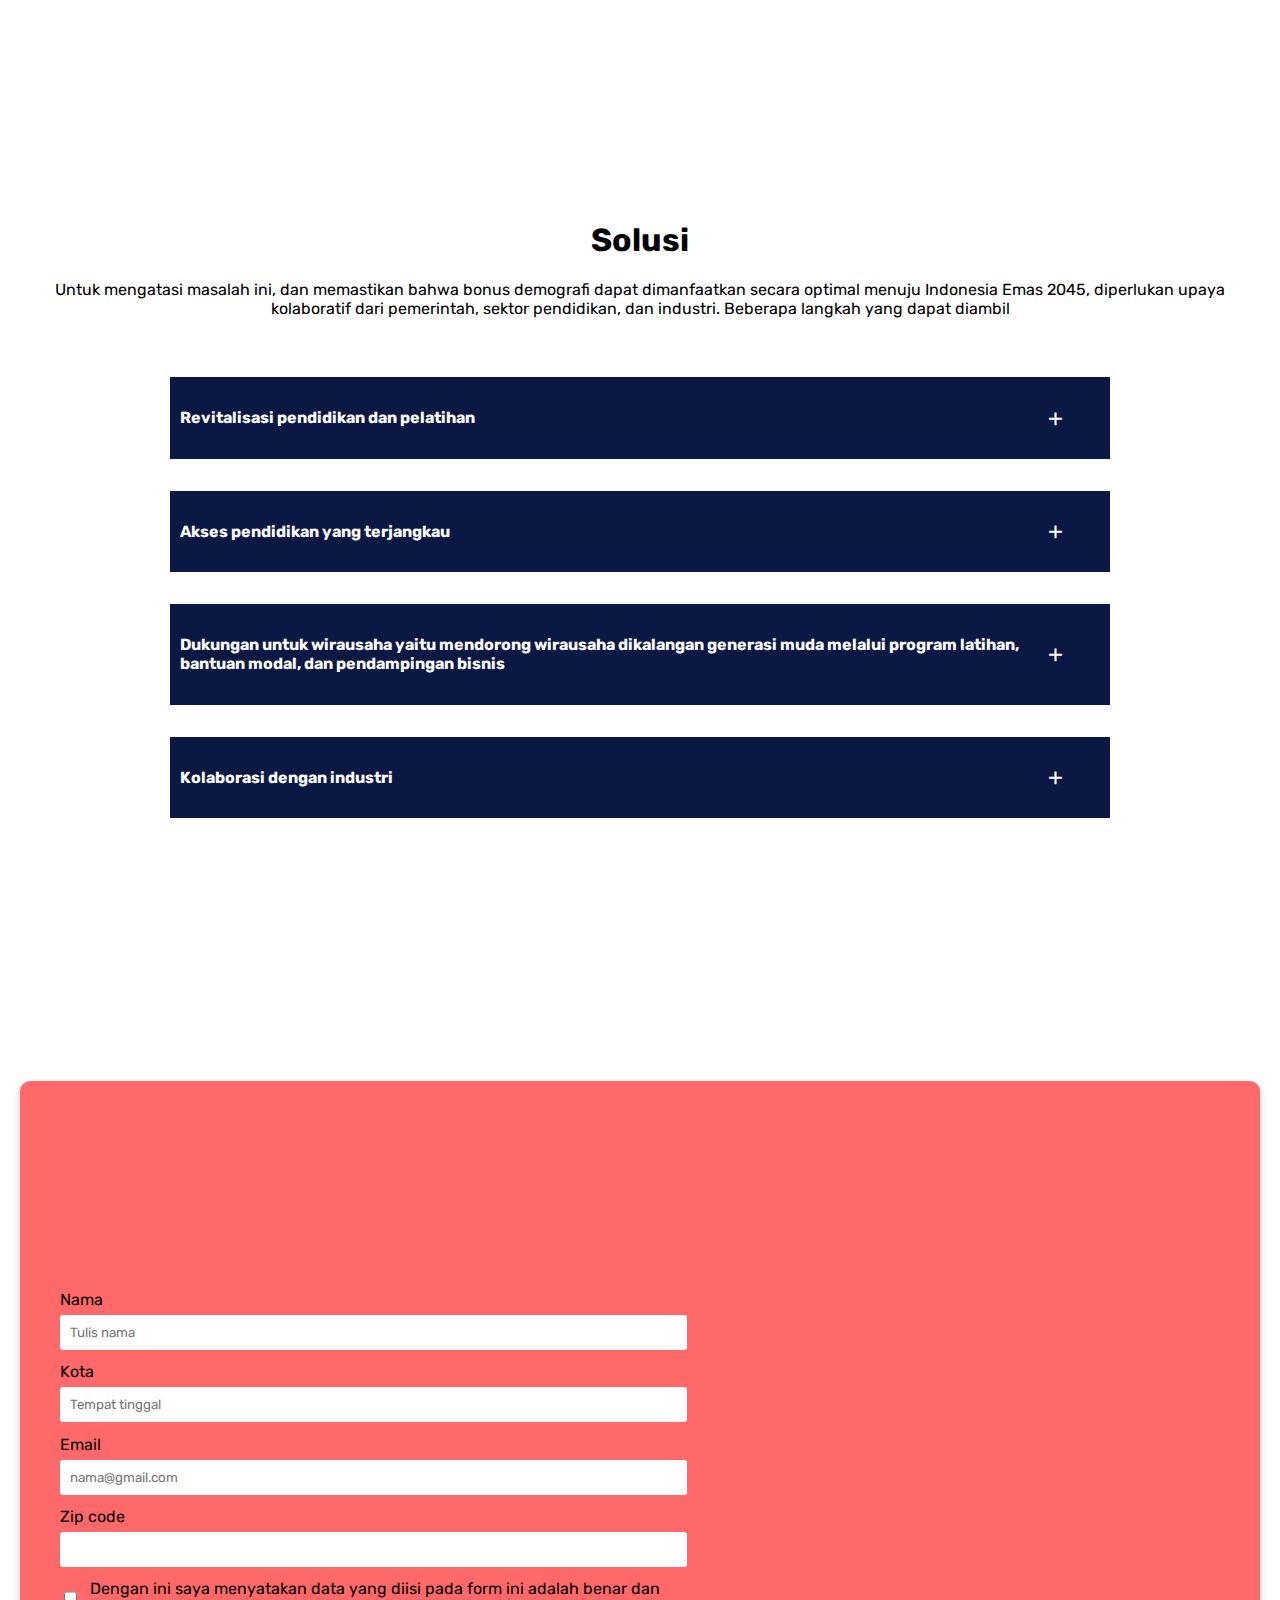
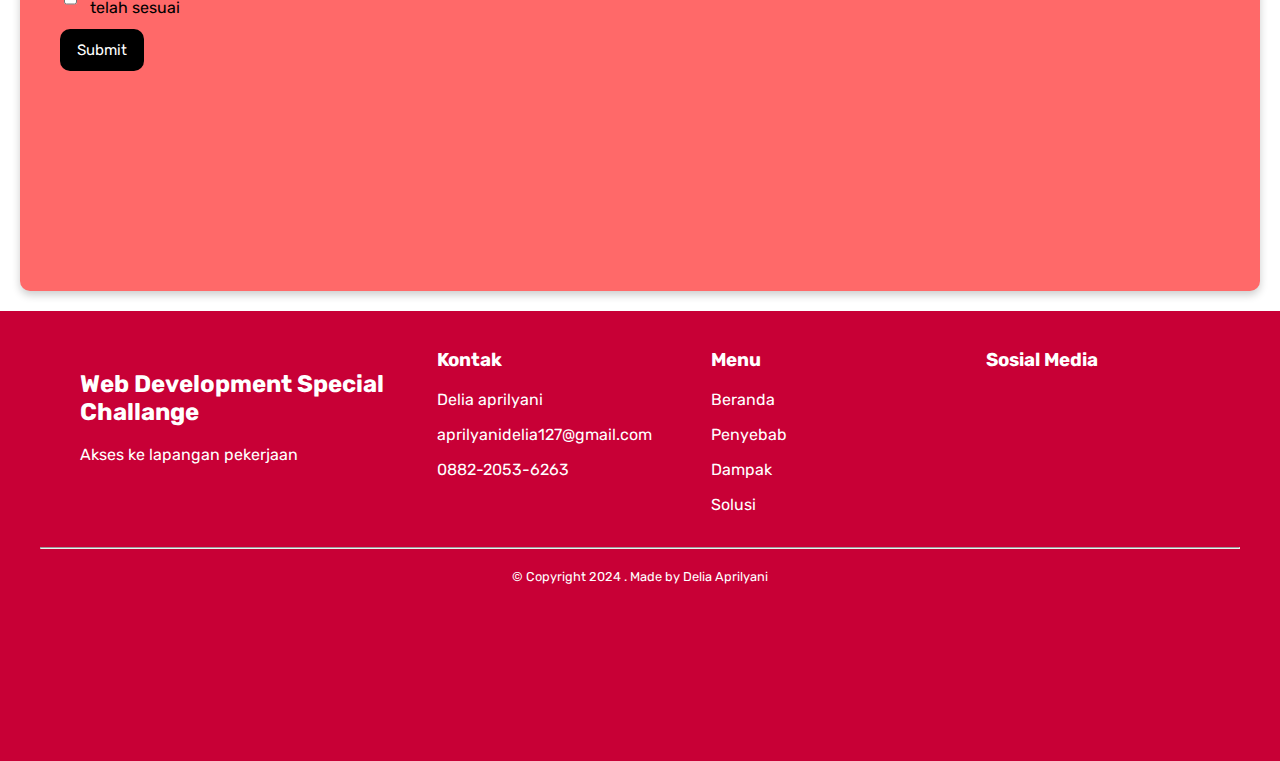
==== commit a48694a6: "revisi lg" ====
--- a/index.html
+++ b/index.html
@@ -11,6 +11,7 @@
   <link href="https://fonts.googleapis.com/css2?family=Rubik:ital,wght@0,300..900;1,300..900&display=swap"
     rel="stylesheet" />
   <script src="https://kit.fontawesome.com/07d74fac69.js" crossorigin="anonymous"></script>
+  <link href="https://unpkg.com/aos@2.3.1/dist/aos.css" rel="stylesheet">
 </head>
 
 <body>
@@ -378,14 +379,19 @@
         <p><a href="#dampak">Dampak</a></p>
         <p><a href="#solusi">Solusi</a></p>
       </div>
+      <div class="akhir">
+        <h3>Sosial Media</h3>
+        <div style="font-size: 2.5rem; display: flex; gap: 20px;">
+          <a href=""><i class="fa-brands fa-instagram"></i></a>
+          <a href="https://github.com/aprilyanidelia"><i class="fa-brands fa-github"></i></a>
+        </div>
+      </div>
     </div>
     <div class="wel">
       <hr />
       <div class="sosmed">
-        <span>Copyright 2024®️</span>
+        <span>© Copyright 2024 . Made by Delia Aprilyani</span>
         <div>
-          <i class="fa-brands fa-instagram"></i>
-          <i class="fa-brands fa-linkedin"></i>
         </div>
       </div>
     </div>
@@ -394,8 +400,10 @@
   <script src="https://ajax.googleapis.com/ajax/libs/jquery/3.7.1/jquery.min.js"></script>
   <script src="script.js"></script>
   <script src="https://kit.fontawesome.com/e7289d7ffd.js" crossorigin="anonymous"></script>
+  <script src="https://unpkg.com/aos@2.3.1/dist/aos.js"></script>
 
   <script>
+    
     function togglenav() {
       document.querySelector('header').classList.toggle('header-nav');
     }
--- a/style.css
+++ b/style.css
@@ -351,7 +351,7 @@
     padding: 20px;
     padding-left: 80px;
     display: grid;
-    grid-template-columns: 1.5fr 1fr 1fr;
+    grid-template-columns: 1.3fr 1fr 1fr 1fr;
 }
 
 .wel{
@@ -361,12 +361,12 @@
 
 .sosmed{
     display: flex;
-    justify-content: space-between;
-}
-
-.sosmed i{
-    font-size: 2.2rem;
-    margin-left: 20px;
+    justify-content: center;
+}
+
+.sosmed span{
+    font-size: 0.8rem;
+    margin-top: 1%;
 }
 
 .tes{
@@ -457,33 +457,63 @@
 
 @media screen and (max-width: 650px) {
 
-    .hidden{
+    .hidden {
         display: block;
         margin-left: auto;
     }
-    .navbar{
-        grid-column: 1/3;
+
+    .navbar {
         flex-direction: column;
-    }
-    .nav-container{
+        gap: 20px;
+    }
+
+    .nav-container {
         text-align: center;
         flex-direction: column;
-        gap: 20px;
         padding: 0;
-
-    }
-
-    .ye button{
-        padding: 10px 190px;
-    }
-
+    }
+
+    .ye button {
+        padding: 10px;
+    }
+
+    header {
+        padding: 0.7rem;
+    }
+
+    .src{
+        padding: 10px 15px;
+        font-size: 0.8rem;
+        border-radius: 10px;
+        border: 1px;
+        background-color: black;
+        color: white;
+        cursor: pointer;
+    }
+
+    main{
+        margin: 20px;
+        margin-top: 5px;
+        border-radius: 10px;
+        height: 90vh;
+        background-image: url(https://i.ibb.co.com/BLHt934/pengangguran.jpg);
+        background-size: cover;
+        background-position: center;
+    }
+
+    section{
+        background: rgb(235,232,231);
+        background: linear-gradient(90deg, var(--sect-color) 70%, rgba(254,254,254,0) 100%);
+        border-radius: 10px;
+        width: 85%;
+        height: 90vh;
+    }
     
-    .nav-container .nav-link{
-        margin: 0;
-    }
-
-    header{
-        padding: 0.7rem;
+    section .nw{
+        height: 90vh;
+        display: flex;
+        align-items: center;
+        padding: 15px 30px;
     }
 
     .text h3{
@@ -494,6 +524,13 @@
     .text p{
         font-size: 0.9rem;
     }
+
+    .art{
+        padding: 10px;
+        display: flex;
+        gap: 5%;
+    }
+    
 
     article .art{
         display: grid;
@@ -596,10 +633,6 @@
         font-size: 0.6rem;
     }
 
-    .sosmed i{
-        font-size: 1.5rem;
-    }
-
     .sub{
         margin: 4%;
     }
@@ -620,5 +653,13 @@
     .layout h4{
         font-size: 0.8rem;
     }   
-}
-
+
+    .end p{
+        font-size: 0.8rem;
+    }
+
+    .form label{
+        font-size: 0.8rem;
+    }
+}
+
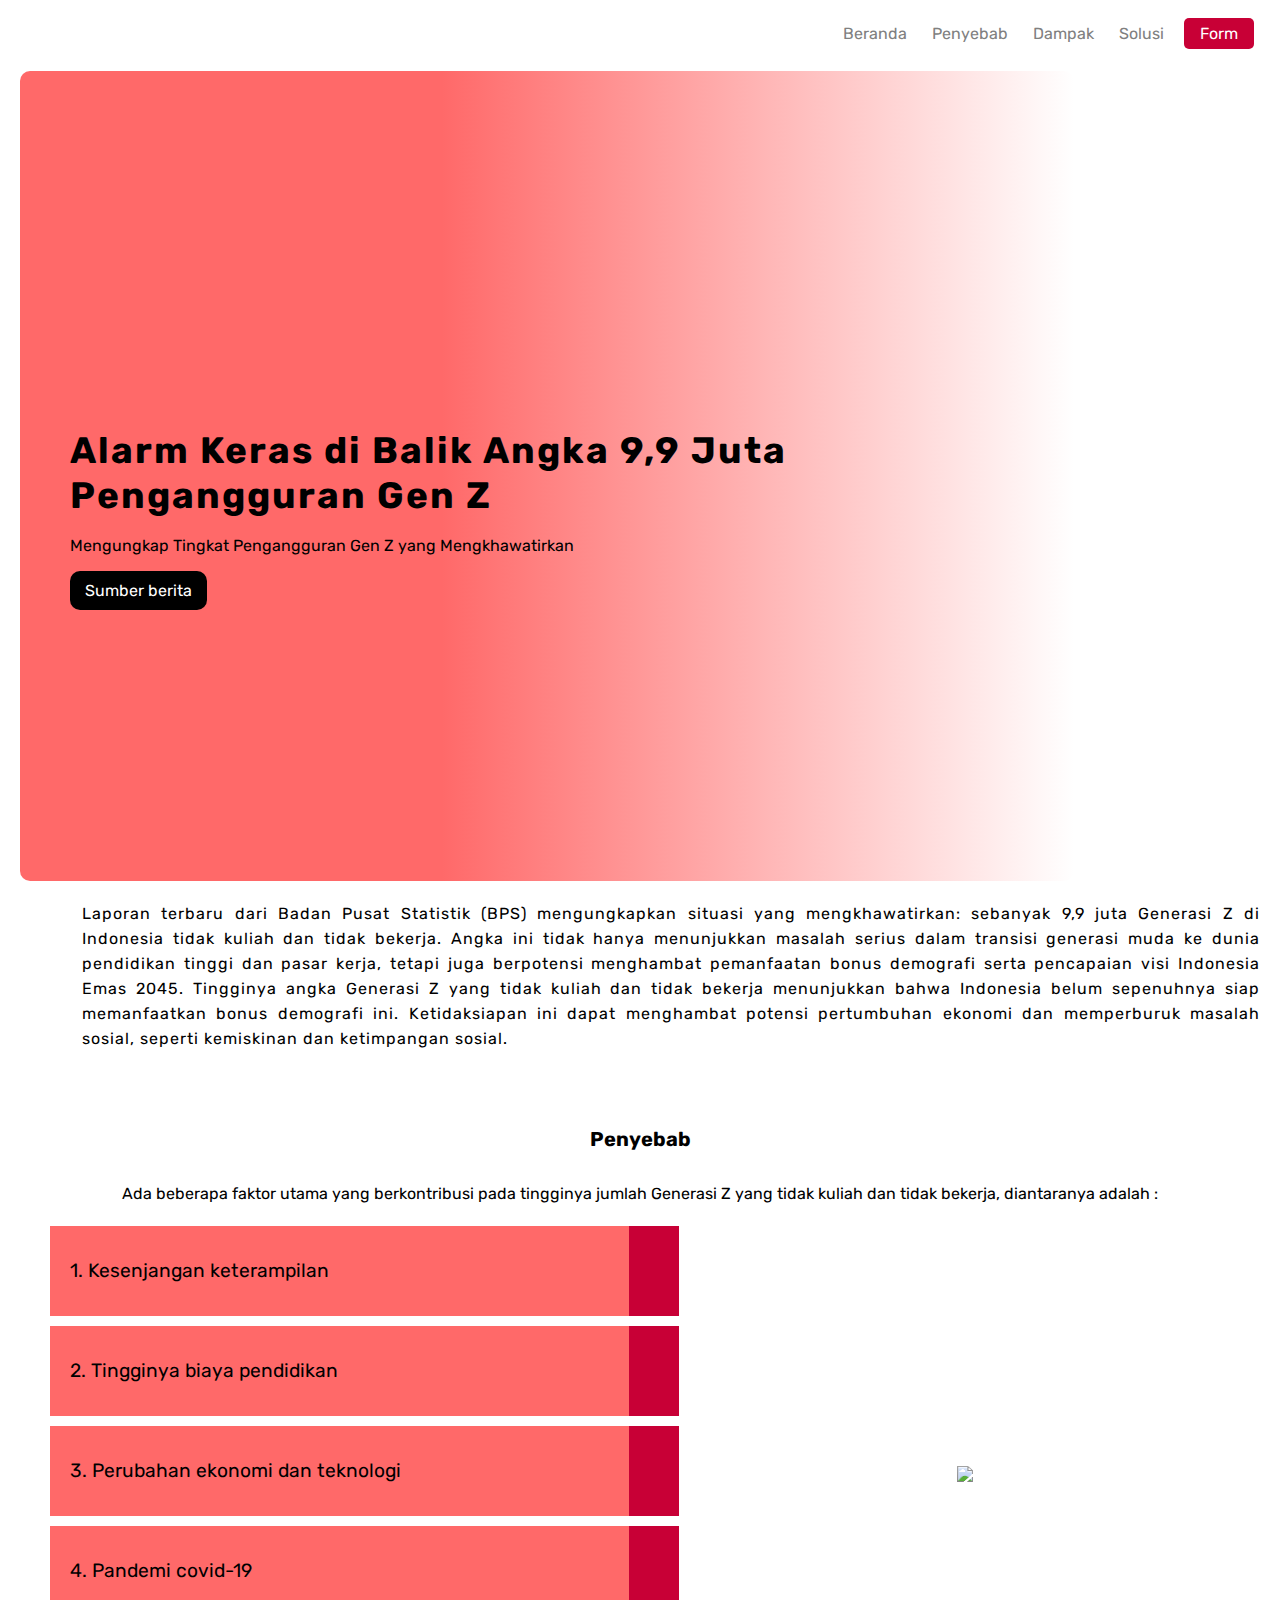
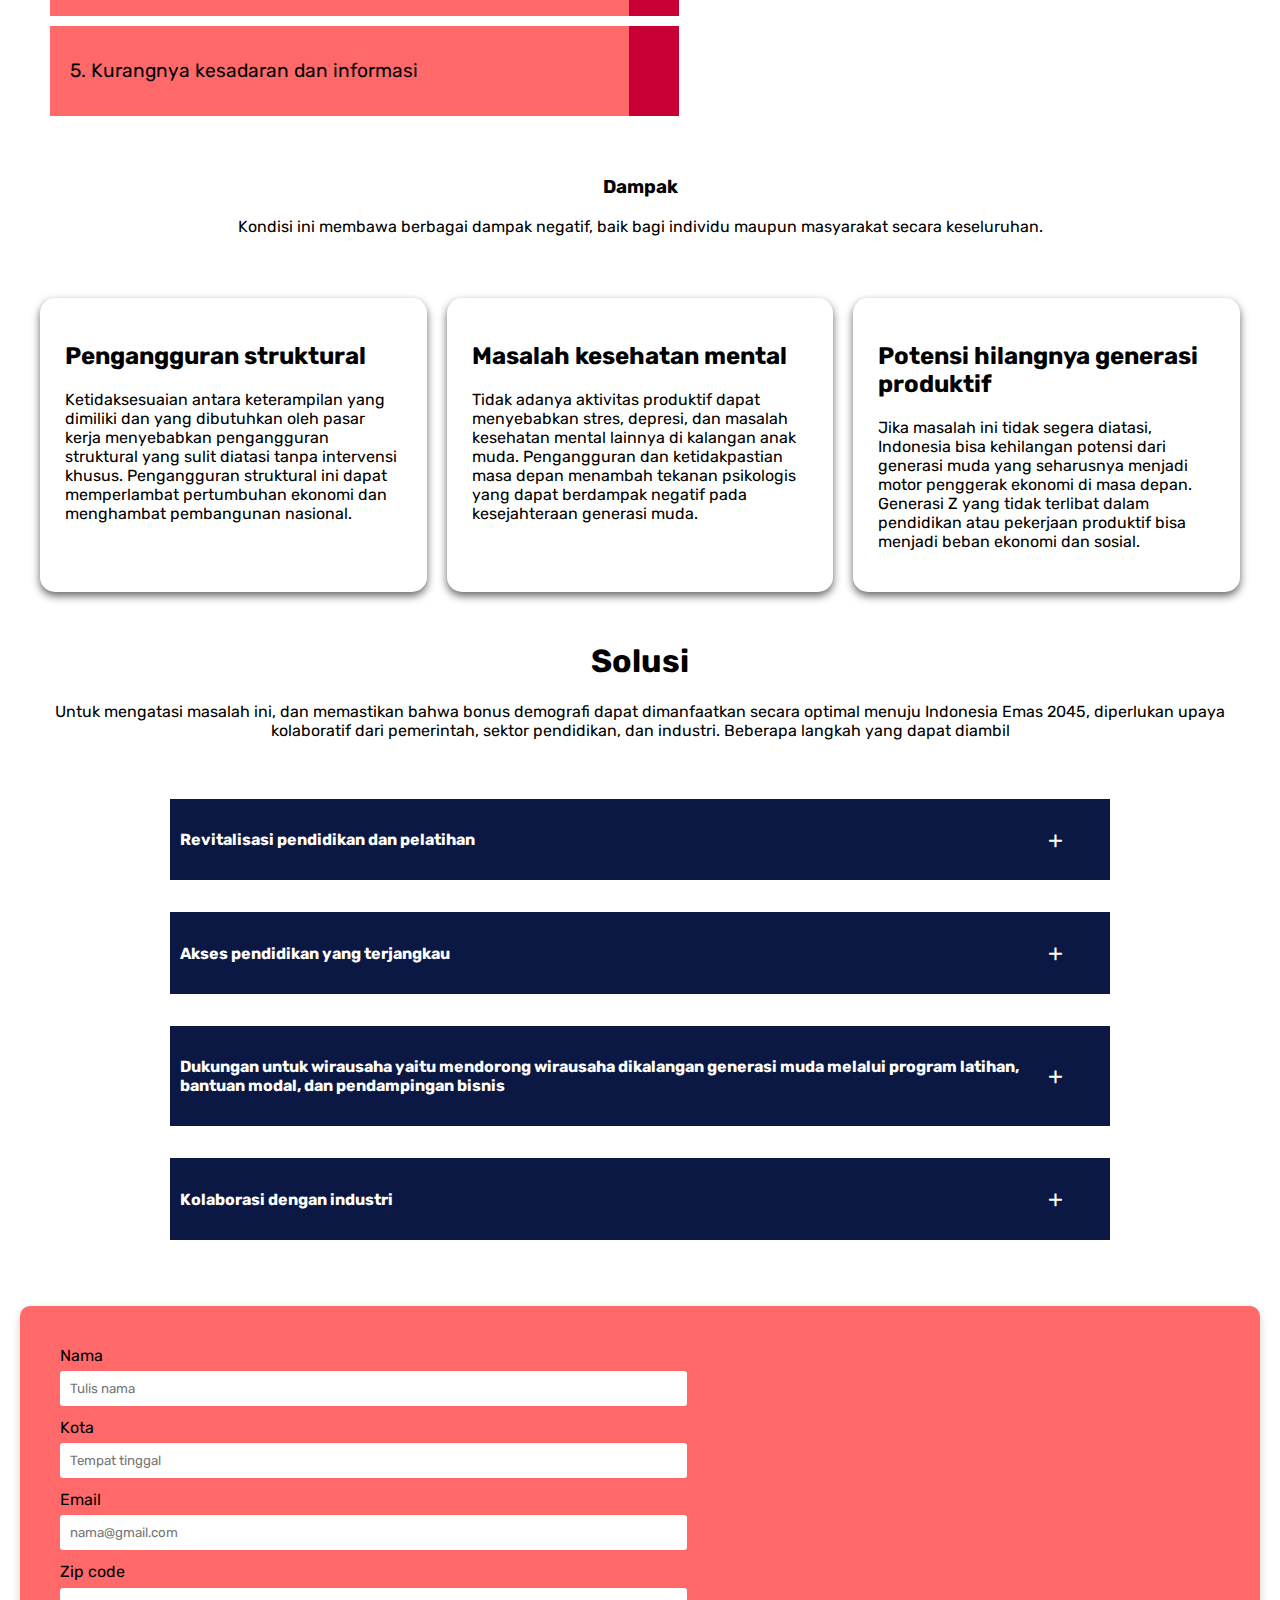
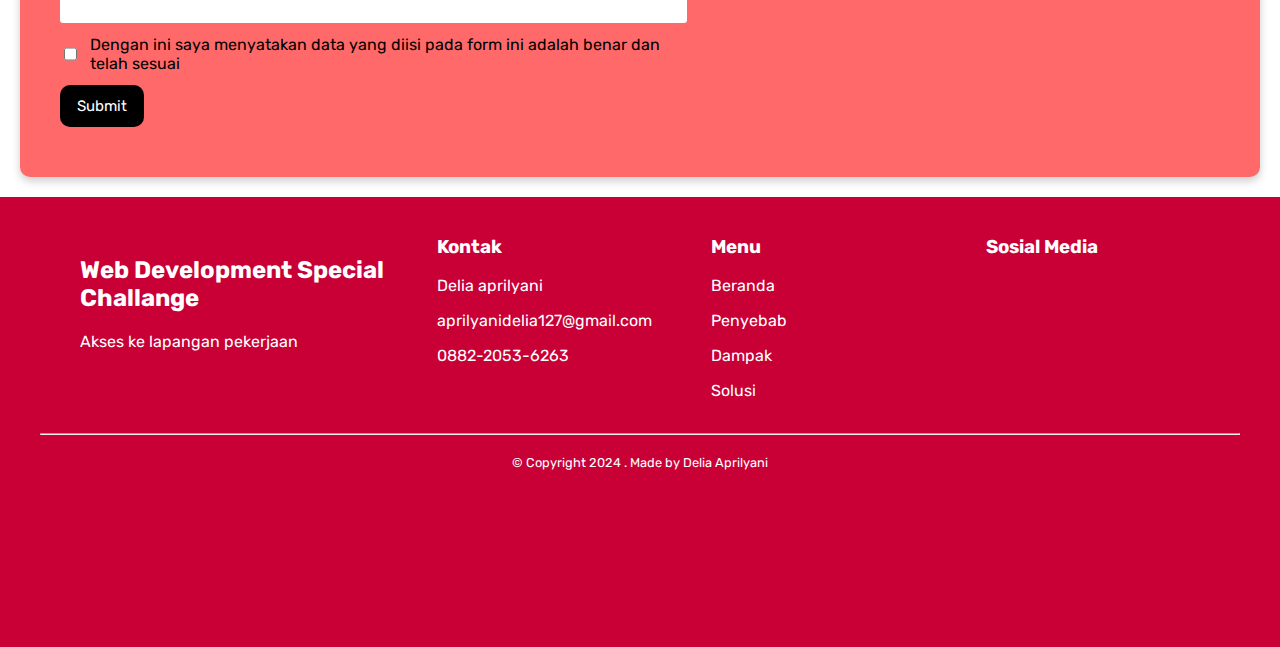
==== commit ed7a7eb1: "revision flex" ====
--- a/index.html
+++ b/index.html
@@ -14,7 +14,7 @@
   <link href="https://unpkg.com/aos@2.3.1/dist/aos.css" rel="stylesheet">
 </head>
 
-<body>
+<body style="max-width: 1280px; margin: auto;">
   <header class="header-nav">
     <nav style="font-size: 1rem;">
       <a href="https://skilvul.com" id="link"><img src="https://i.ibb.co.com/yXQgqgm/logo.png" alt="" /></a>
@@ -407,6 +407,13 @@
     function togglenav() {
       document.querySelector('header').classList.toggle('header-nav');
     }
+
+    window.addEventListener('resize', () => {
+      let widthwindow = window.innerWidth;
+      if(widthwindow > 650) {
+        document.querySelector('header').classList.add('header-nav');
+      }
+    });
   </script>
 </body>
 
--- a/style.css
+++ b/style.css
@@ -16,6 +16,8 @@
     margin: 0;
     padding: 0;
 }
+
+
 
 header{
     background-color: rgb(255, 255, 255);
@@ -155,12 +157,10 @@
 }
 
 article{
-    min-height: 90vh;
     margin: 20px;
 }
 
 .art{
-    padding: 40px;
     display: flex;
     gap: 5%;
 }
@@ -455,6 +455,34 @@
     display: none;
 }
 
+@media screen and (max-width: 1175px) {
+
+    .art{
+        display: flex;
+        gap: 15px;
+        display: grid;
+        grid-template-columns: auto;
+        grid-template-rows: auto;
+    }
+    
+
+   
+
+    .art img{
+        width: 100%;
+    }
+
+    .art .paragraph{
+        line-height: 18px;
+        letter-spacing: 1px;
+        font-size: 0.8rem;
+        text-align: justify;
+    }
+}
+
+
+
+
 @media screen and (max-width: 650px) {
 
     .hidden {
@@ -465,12 +493,18 @@
     .navbar {
         flex-direction: column;
         gap: 20px;
-    }
-
+        grid-column: 1/3;
+    }
+
+    .nav-link{
+        margin-left: 0px;
+    }
+    
     .nav-container {
         text-align: center;
         flex-direction: column;
         padding: 0;
+        gap: 14px;
     }
 
     .ye button {
@@ -525,30 +559,9 @@
         font-size: 0.9rem;
     }
 
-    .art{
-        padding: 10px;
-        display: flex;
-        gap: 5%;
-    }
-    
-
-    article .art{
-        display: grid;
-        grid-template-columns: 100%;
-        gap: 15px;
-        grid-template-rows: 50% 50%;
-    }
-
-    .art img{
-        width: 100%;
-    }
-
-    .art .paragraph{
-        line-height: 18px;
-        letter-spacing: 1px;
-        font-size: 0.8rem;
-        text-align: justify;
-    }
+    
+
+   
 
     .tes{
         width: 100%;
@@ -661,5 +674,4 @@
     .form label{
         font-size: 0.8rem;
     }
-}
-
+}